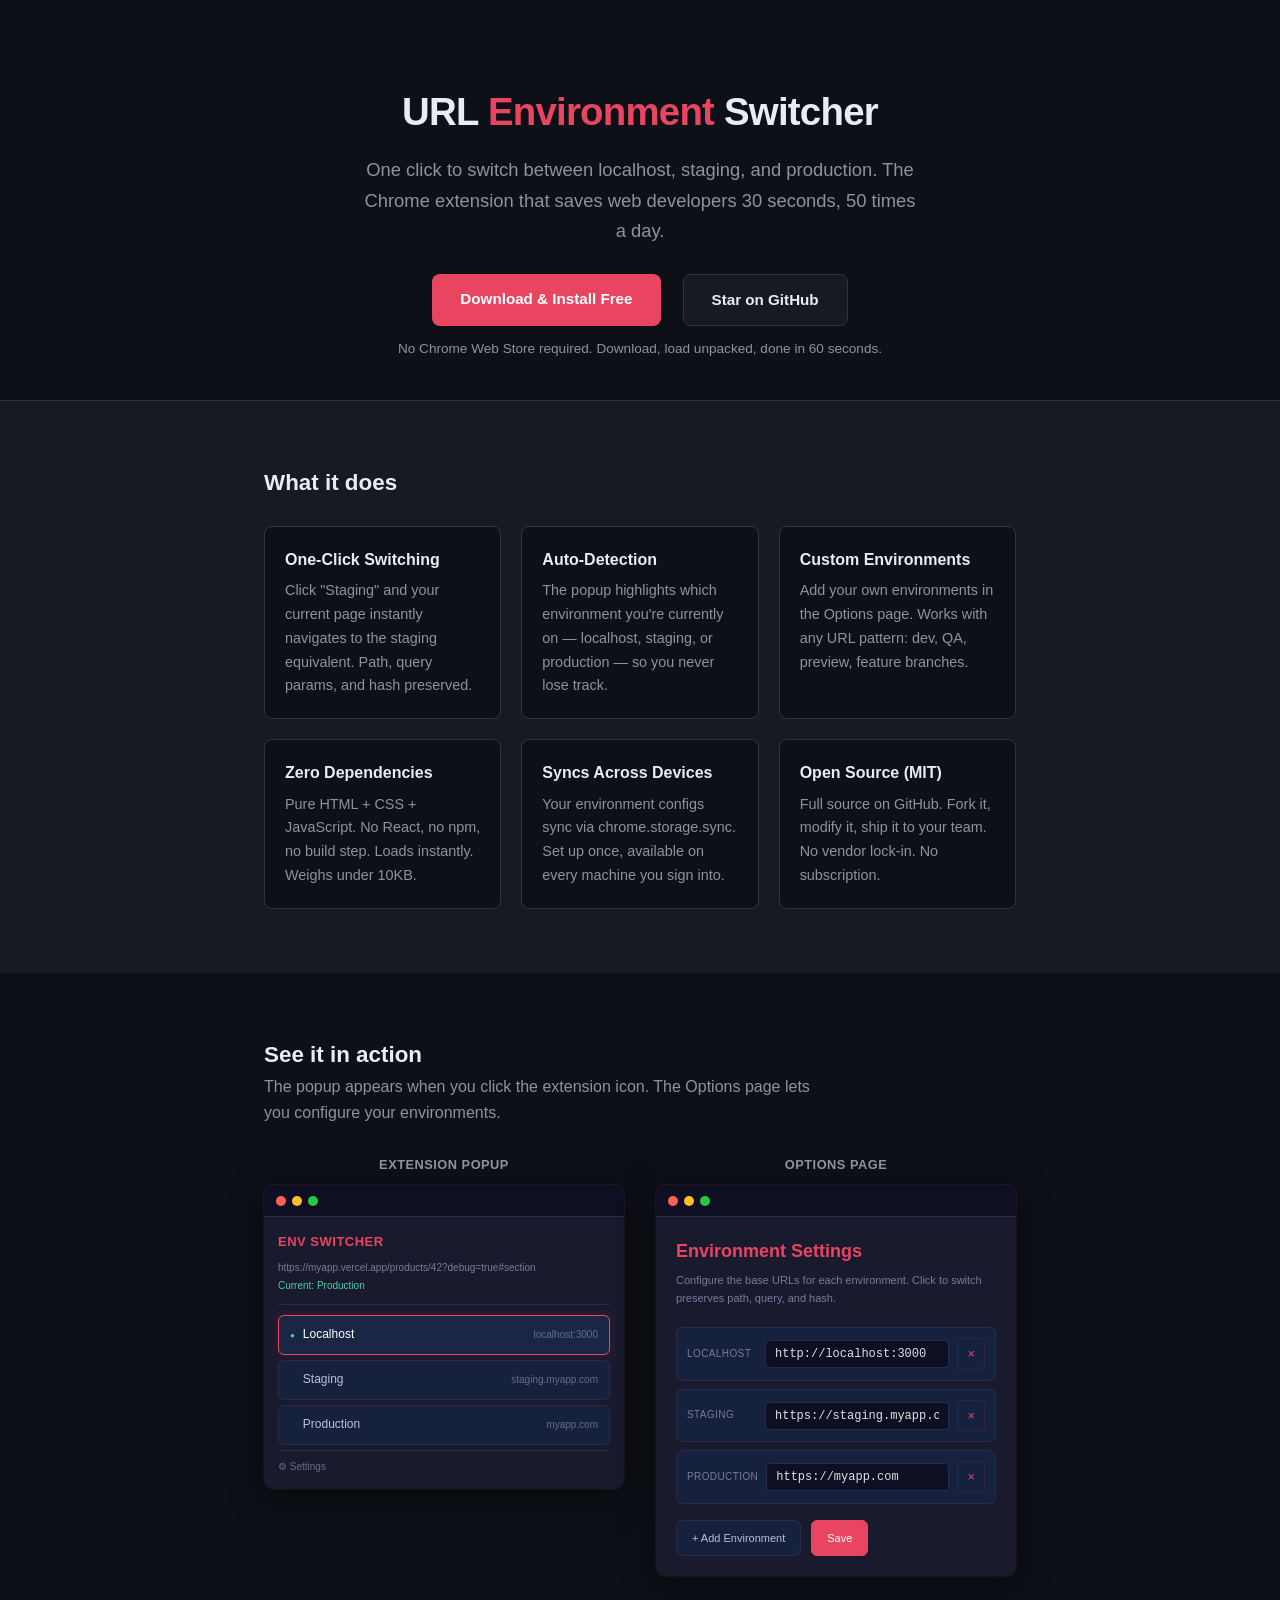
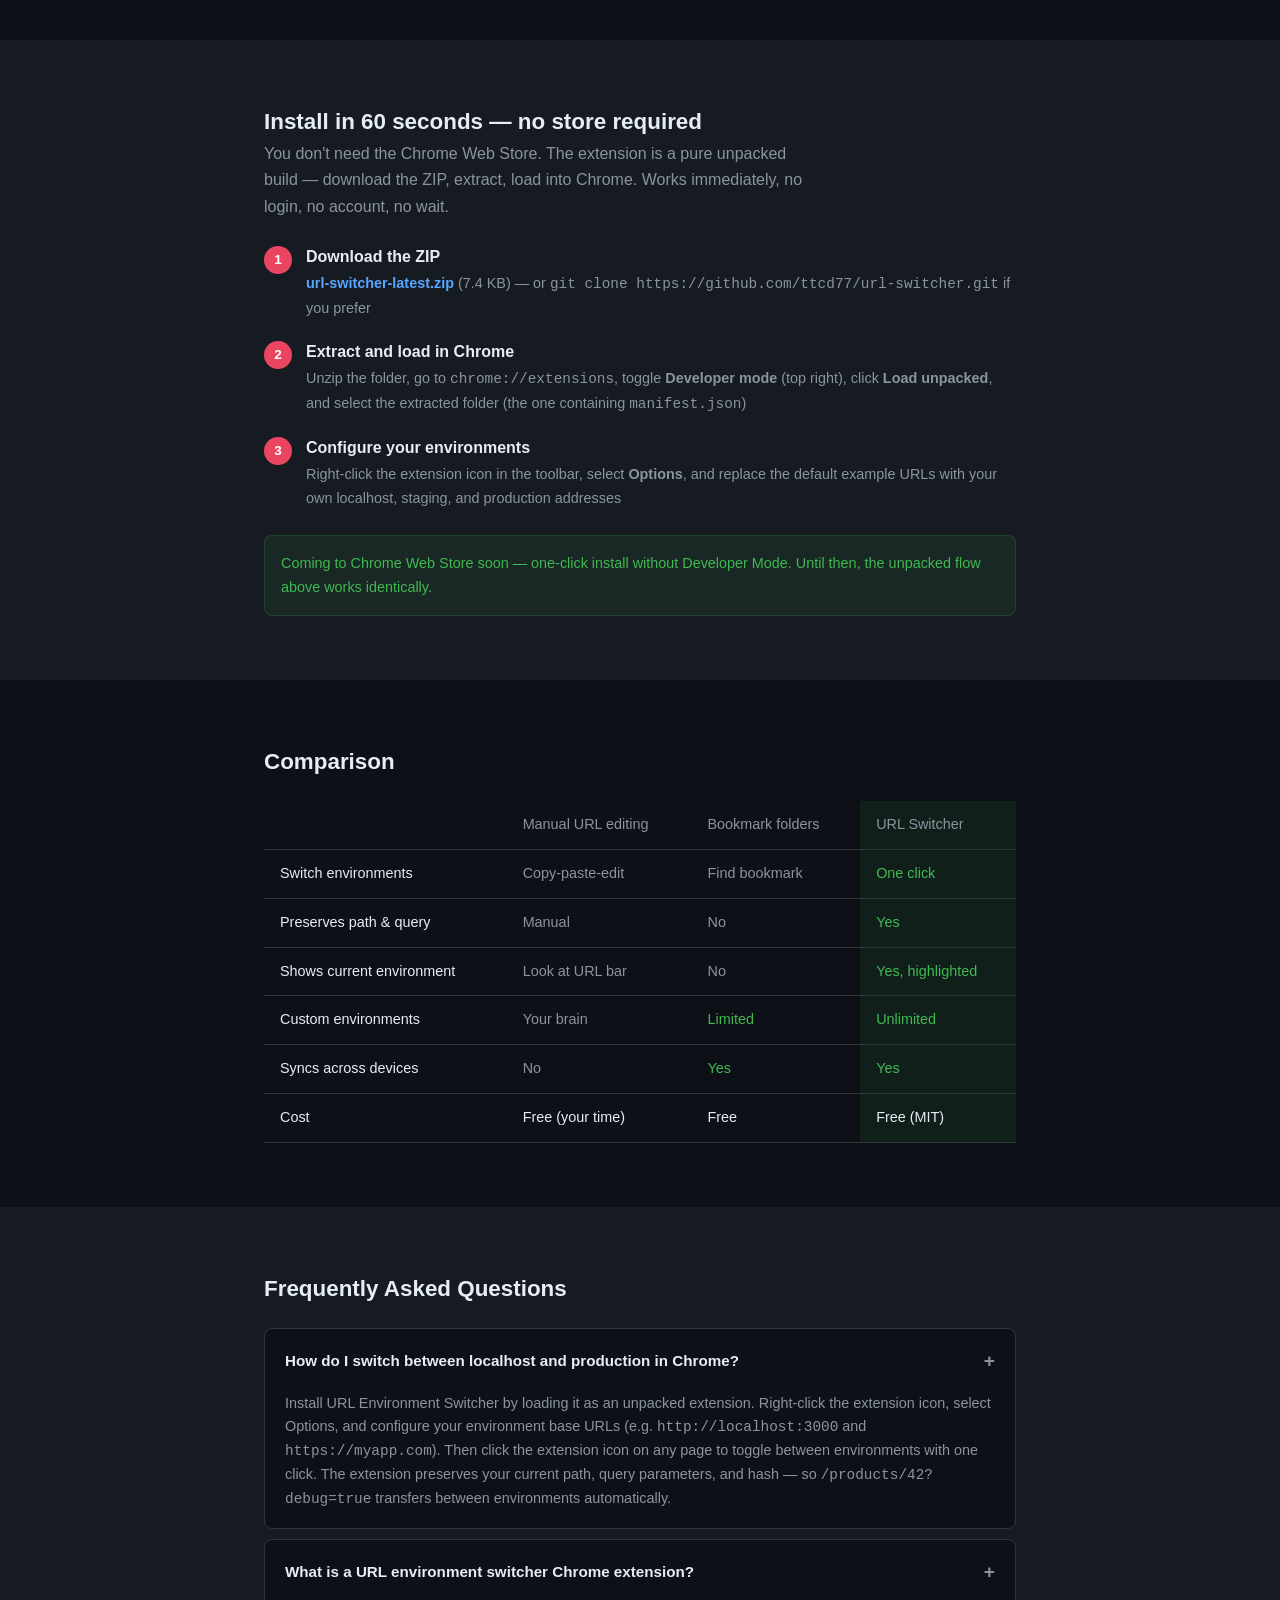
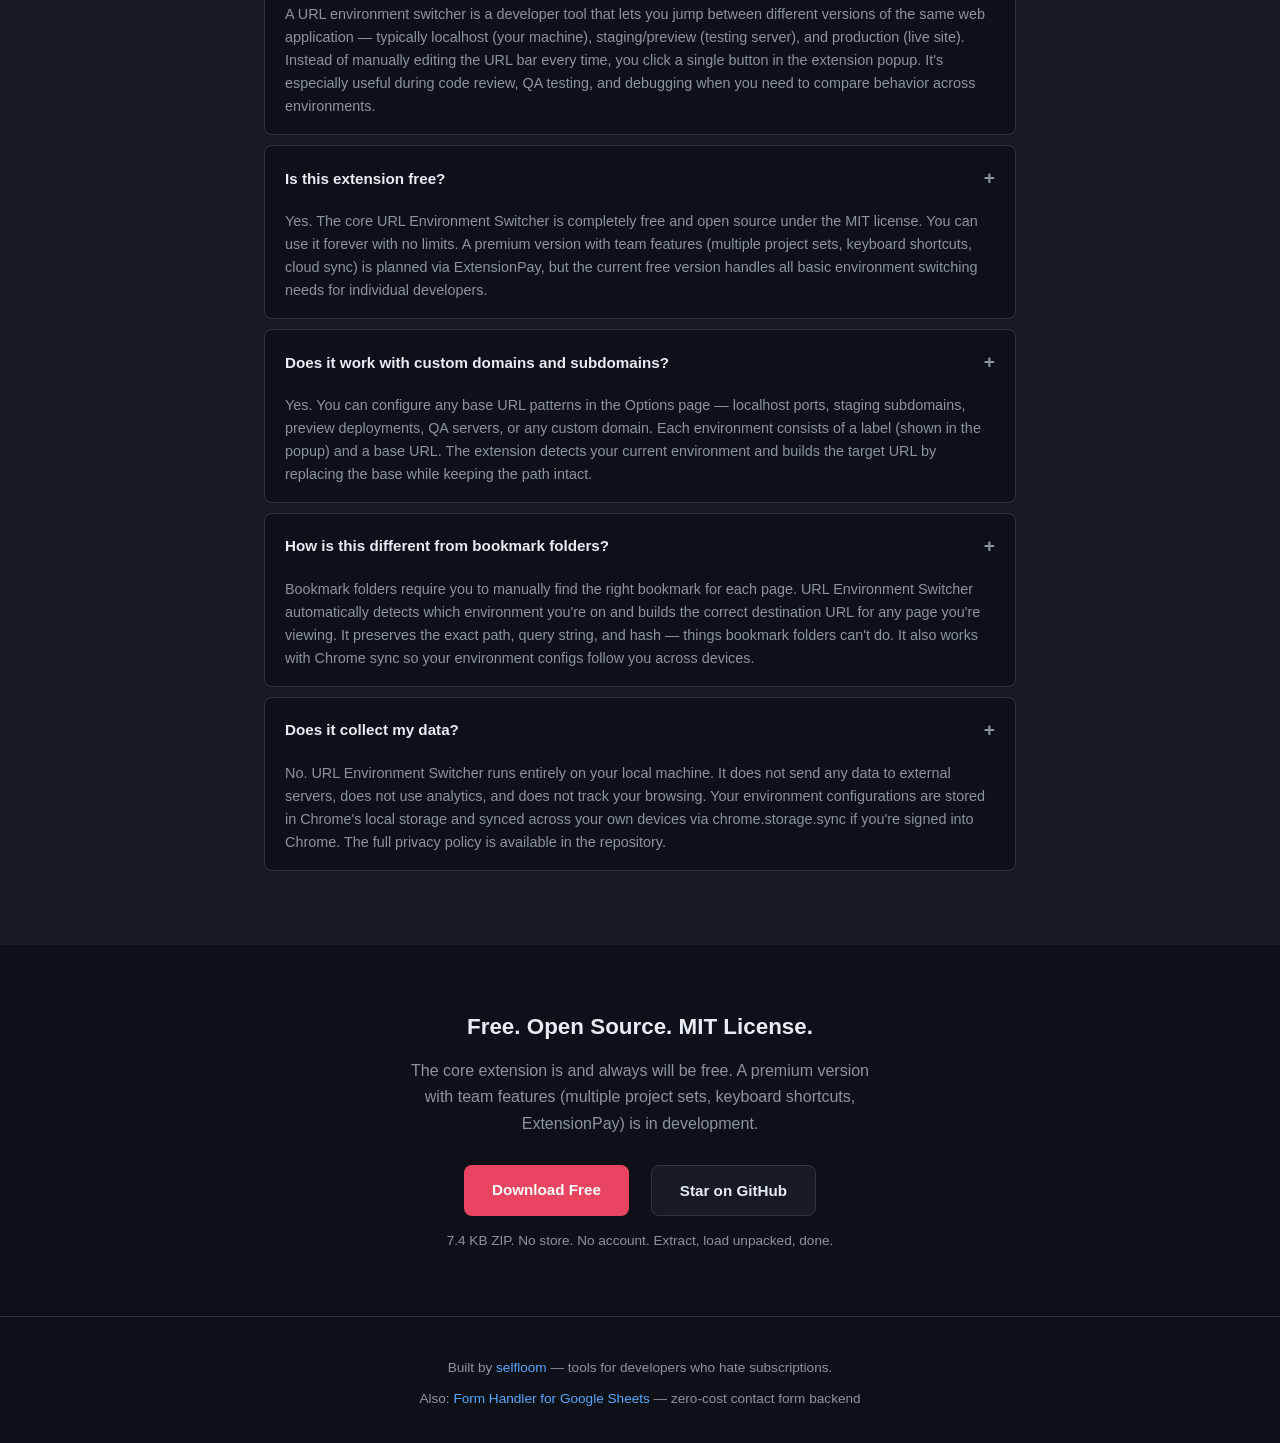
==== index.html @ 2dd35ae2 "feat: add downloadable ZIP flow with no-store install path" ====
<!DOCTYPE html>
<html lang="en">
<head>
<meta charset="UTF-8">
<meta name="viewport" content="width=device-width, initial-scale=1.0">
<title>URL Environment Switcher — One-Click Localhost/Staging/Prod Toggle</title>
<meta name="description" content="Free Chrome extension for web developers. Switch between localhost, staging, and production environments in one click. Preserves path, query params, and hash. Open source, MIT license, Manifest V3.">
<meta property="og:title" content="URL Environment Switcher — One-Click Dev Environment Toggle (Chrome Extension)">
<meta property="og:description" content="Free Chrome extension. Switch between localhost, staging, and production in one click. Path, query, and hash preserved. MIT licensed.">
<meta property="og:type" content="website">
<meta property="og:image" content="https://raw.githubusercontent.com/ttcd77/url-switcher/main/icons/icon128.png">
<meta name="twitter:card" content="summary">
<meta name="twitter:title" content="URL Environment Switcher — Free Chrome Extension">
<meta name="twitter:description" content="One-click toggle between localhost, staging, and production. Path preserved. Free and open source.">
<meta name="twitter:image" content="https://raw.githubusercontent.com/ttcd77/url-switcher/main/icons/icon128.png">
<meta name="robots" content="index, follow">
<link rel="canonical" href="https://ttcd77.github.io/url-switcher/">
<style>
  *, *::before, *::after { box-sizing: border-box; margin: 0; padding: 0; }
  :root {
    --bg: #0d1117; --bg-card: #161b22; --border: #30363d;
    --text: #e6edf3; --text-secondary: #8b949e;
    --accent: #e94560; --accent-hover: #ff6b81; --blue: #58a6ff;
    --green: #3fb950; --radius: 8px; --max-width: 800px;
  }
  html { scroll-behavior: smooth; }
  body {
    font-family: -apple-system, BlinkMacSystemFont, "Segoe UI", Helvetica, Arial, sans-serif;
    background: var(--bg); color: var(--text); line-height: 1.65;
    -webkit-font-smoothing: antialiased;
  }
  h1 { font-size: clamp(1.8rem, 4vw, 2.4rem); font-weight: 700; letter-spacing: -0.02em; }
  h2 { font-size: 1.4rem; font-weight: 600; }
  a { color: var(--blue); text-decoration: none; }
  a:hover { text-decoration: underline; }
  .container { max-width: var(--max-width); margin: 0 auto; padding: 0 24px; }
  
  header {
    text-align: center; padding: 80px 24px 40px;
    border-bottom: 1px solid var(--border);
  }
  header h1 span { color: var(--accent); }
  header p { color: var(--text-secondary); font-size: 1.15rem; margin-top: 12px; max-width: 560px; margin-left: auto; margin-right: auto; }
  
  .btn {
    display: inline-block; padding: 12px 28px; border-radius: var(--radius);
    font-weight: 600; font-size: 0.95rem; cursor: pointer; transition: all 0.15s;
    text-decoration: none; margin: 0 6px;
  }
  .btn-primary { background: var(--accent); color: #fff; }
  .btn-primary:hover { background: var(--accent-hover); text-decoration: none; }
  .btn-secondary { background: var(--bg-card); color: var(--text); border: 1px solid var(--border); }
  .btn-secondary:hover { border-color: var(--text-secondary); text-decoration: none; }
  
  .cta-group { margin-top: 28px; display: flex; gap: 10px; justify-content: center; flex-wrap: wrap; }
  
  section { padding: 64px 0; }
  section:nth-child(even) { background: var(--bg-card); }
  
  .feature-grid { display: grid; grid-template-columns: repeat(auto-fit, minmax(220px, 1fr)); gap: 20px; margin-top: 24px; }
  .feature-card { background: var(--bg); border: 1px solid var(--border); border-radius: var(--radius); padding: 20px; }
  .feature-card h3 { font-size: 1rem; margin-bottom: 6px; }
  .feature-card p { color: var(--text-secondary); font-size: 0.9rem; }
  
  .comparison-table { width: 100%; border-collapse: collapse; margin-top: 20px; font-size: 0.9rem; }
  .comparison-table th, .comparison-table td { padding: 12px 16px; text-align: left; border-bottom: 1px solid var(--border); }
  .comparison-table th { color: var(--text-secondary); font-weight: 500; }
  .comparison-table .highlight { background: rgba(63, 185, 80, 0.08); }
  .check { color: var(--green); } .cross { color: var(--text-secondary); }
  
  .steps { margin-top: 20px; }
  .step { display: flex; gap: 14px; margin-bottom: 18px; align-items: flex-start; }
  .step-num { background: var(--accent); color: #fff; border-radius: 50%; min-width: 28px; height: 28px; display: flex; align-items: center; justify-content: center; font-weight: 700; font-size: 0.85rem; margin-top: 2px; }
  .step-content h4 { margin-bottom: 2px; }
  .step-content p { color: var(--text-secondary); font-size: 0.9rem; }
  
  .pricing-box { background: linear-gradient(135deg, #1a1a2e, #16213e); border: 1px solid var(--accent); border-radius: var(--radius); padding: 28px; text-align: center; max-width: 400px; margin: 0 auto; }
  .pricing-box .price { font-size: 2.5rem; font-weight: 700; color: var(--accent); }
  .pricing-box .period { color: var(--text-secondary); }
  
  footer { text-align: center; padding: 40px 24px; border-top: 1px solid var(--border); color: var(--text-secondary); font-size: 0.85rem; }

  /* --- Extension Mockup Visuals --- */
  .mockup-grid { display: grid; grid-template-columns: repeat(auto-fit, minmax(300px, 1fr)); gap: 32px; margin-top: 28px; align-items: start; }
  .mockup-chrome { background: #1a1a2e; border-radius: 10px; box-shadow: 0 8px 32px rgba(0,0,0,0.5), 0 0 0 1px rgba(233,69,96,0.12); overflow: hidden; }
  .mockup-chrome-bar { height: 32px; background: #0f0f23; display: flex; align-items: center; padding: 0 12px; gap: 6px; border-bottom: 1px solid #2a2a4a; }
  .mockup-chrome-bar i { width: 10px; height: 10px; border-radius: 50%; display: inline-block; }
  .mockup-chrome-bar i.r { background: #ff5f56; } .mockup-chrome-bar i.y { background: #ffbd2e; } .mockup-chrome-bar i.g { background: #27c93f; }
  .mockup-label { font-size: 0.8rem; color: var(--text-secondary); text-transform: uppercase; letter-spacing: 0.5px; margin-bottom: 10px; font-weight: 600; text-align: center; }
  /* popup mockup */
  .mockup-popup { padding: 14px; }
  .mockup-popup h4 { font-size: 13px; font-weight: 600; color: #e94560; text-transform: uppercase; letter-spacing: 0.5px; margin: 0 0 8px; }
  .mockup-popup .url { font-size: 10px; color: #7a7a9a; word-break: break-all; line-height: 1.4; margin: 0 0 3px; }
  .mockup-popup .current { font-size: 10px; color: #4ecca3; font-weight: 500; margin: 0 0 10px; padding-bottom: 10px; border-bottom: 1px solid #2a2a4a; }
  .mockup-popup .env-btn { display: flex; align-items: center; gap: 8px; padding: 9px 11px; border: 1px solid #2a2a4a; border-radius: 6px; background: #16213e; color: #c0c0d0; font-size: 12px; margin-bottom: 5px; }
  .mockup-popup .env-btn.active { border-color: #e94560; color: #fff; background: #1a2744; box-shadow: 0 0 10px rgba(233,69,96,0.15); }
  .mockup-popup .env-btn .dot { color: #4ecca3; font-size: 8px; }
  .mockup-popup .env-btn .label { font-weight: 500; flex: 1; }
  .mockup-popup .env-btn .host { font-size: 10px; color: #6a6a8a; }
  .mockup-popup .footer { padding-top: 8px; border-top: 1px solid #2a2a4a; font-size: 10px; color: #6a6a8a; margin-top: 3px; }
  /* options mockup */
  .mockup-options { padding: 20px; }
  .mockup-options h4 { font-size: 18px; color: #e94560; margin: 0 0 4px; }
  .mockup-options .sub { font-size: 11px; color: #7a7a9a; margin: 0 0 20px; }
  .mockup-options .row { display: flex; gap: 8px; align-items: center; margin-bottom: 8px; padding: 10px; background: #16213e; border-radius: 6px; border: 1px solid #2a2a4a; }
  .mockup-options .row label { font-size: 10px; color: #7a7a9a; text-transform: uppercase; letter-spacing: 0.4px; min-width: 70px; }
  .mockup-options .row input { flex: 1; padding: 6px 9px; background: #0f0f23; border: 1px solid #2a2a4a; border-radius: 4px; color: #e0e0e0; font-size: 12px; font-family: monospace; }
  .mockup-options .row .rm { color: #e94560; border: 1px solid #3a2040; background: transparent; padding: 4px 9px; border-radius: 4px; font-size: 13px; flex-shrink: 0; }
  .mockup-options .acts { margin-top: 16px; display: flex; gap: 10px; }
  .mockup-options .acts span { padding: 8px 15px; border-radius: 6px; font-size: 11px; border: 1px solid #2a2a4a; }
  .mockup-options .acts .btn-save { background: #e94560; color: #fff; border-color: #e94560; }
  .mockup-options .acts .btn-add { background: #16213e; color: #c0c0d0; }
  
  @media (max-width: 600px) {
    header { padding: 48px 16px 32px; }
    section { padding: 40px 0; }
    .cta-group { flex-direction: column; align-items: center; }
  }

  /* FAQ */
  .faq-list { margin-top: 20px; }
  .faq-item { border: 1px solid var(--border); border-radius: var(--radius); margin-bottom: 10px; overflow: hidden; background: var(--bg); }
  .faq-q { padding: 16px 20px; cursor: default; font-weight: 600; font-size: 0.95rem; display: flex; justify-content: space-between; align-items: center; }
  .faq-q::after { content: '+'; font-size: 1.2rem; color: var(--text-secondary); }
  .faq-a { padding: 0 20px 16px; color: var(--text-secondary); font-size: 0.9rem; line-height: 1.6; }
</style>
</head>
<body>

<header>
  <h1>URL <span>Environment</span> Switcher</h1>
  <p>One click to switch between localhost, staging, and production. The Chrome extension that saves web developers 30 seconds, 50 times a day.</p>
  <div class="cta-group">
    <a href="https://github.com/ttcd77/url-switcher/blob/main/url-switcher-latest.zip" class="btn btn-primary">Download & Install Free</a>
    <a href="https://github.com/ttcd77/url-switcher" class="btn btn-secondary">Star on GitHub</a>
  </div>
  <p style="margin-top:12px; font-size:0.85rem; color:var(--text-secondary);">No Chrome Web Store required. Download, load unpacked, done in 60 seconds.</p>
</header>

<section>
  <div class="container">
    <h2>What it does</h2>
    <div class="feature-grid">
      <div class="feature-card">
        <h3>One-Click Switching</h3>
        <p>Click "Staging" and your current page instantly navigates to the staging equivalent. Path, query params, and hash preserved.</p>
      </div>
      <div class="feature-card">
        <h3>Auto-Detection</h3>
        <p>The popup highlights which environment you're currently on — localhost, staging, or production — so you never lose track.</p>
      </div>
      <div class="feature-card">
        <h3>Custom Environments</h3>
        <p>Add your own environments in the Options page. Works with any URL pattern: dev, QA, preview, feature branches.</p>
      </div>
      <div class="feature-card">
        <h3>Zero Dependencies</h3>
        <p>Pure HTML + CSS + JavaScript. No React, no npm, no build step. Loads instantly. Weighs under 10KB.</p>
      </div>
      <div class="feature-card">
        <h3>Syncs Across Devices</h3>
        <p>Your environment configs sync via chrome.storage.sync. Set up once, available on every machine you sign into.</p>
      </div>
      <div class="feature-card">
        <h3>Open Source (MIT)</h3>
        <p>Full source on GitHub. Fork it, modify it, ship it to your team. No vendor lock-in. No subscription.</p>
      </div>
    </div>
  </div>
</section>

<section>
  <div class="container">
    <h2>See it in action</h2>
    <p style="color:var(--text-secondary); margin-bottom:8px; max-width:560px;">The popup appears when you click the extension icon. The Options page lets you configure your environments.</p>
    <div class="mockup-grid">
      <!-- Popup Mockup -->
      <div>
        <p class="mockup-label">Extension Popup</p>
        <div class="mockup-chrome">
          <div class="mockup-chrome-bar"><i class="r"></i><i class="y"></i><i class="g"></i></div>
          <div class="mockup-popup">
            <h4>Env Switcher</h4>
            <p class="url">https://myapp.vercel.app/products/42?debug=true#section</p>
            <p class="current">Current: Production</p>
            <div class="env-btn active"><span class="dot">●</span><span class="label">Localhost</span><span class="host">localhost:3000</span></div>
            <div class="env-btn"><span class="dot" style="visibility:hidden">●</span><span class="label">Staging</span><span class="host">staging.myapp.com</span></div>
            <div class="env-btn"><span class="dot" style="visibility:hidden">●</span><span class="label">Production</span><span class="host">myapp.com</span></div>
            <div class="footer">⚙ Settings</div>
          </div>
        </div>
      </div>
      <!-- Options Page Mockup -->
      <div>
        <p class="mockup-label">Options Page</p>
        <div class="mockup-chrome">
          <div class="mockup-chrome-bar"><i class="r"></i><i class="y"></i><i class="g"></i></div>
          <div class="mockup-options">
            <h4>Environment Settings</h4>
            <p class="sub">Configure the base URLs for each environment. Click to switch preserves path, query, and hash.</p>
            <div class="row"><label>Localhost</label><input type="text" value="http://localhost:3000" readonly><span class="rm">×</span></div>
            <div class="row"><label>Staging</label><input type="text" value="https://staging.myapp.com" readonly><span class="rm">×</span></div>
            <div class="row"><label>Production</label><input type="text" value="https://myapp.com" readonly><span class="rm">×</span></div>
            <div class="acts"><span class="btn-add">+ Add Environment</span><span class="btn-save">Save</span></div>
          </div>
        </div>
      </div>
    </div>
  </div>
</section>

<section id="install">
  <div class="container">
    <h2>Install in 60 seconds — no store required</h2>
    <p style="color:var(--text-secondary); margin-bottom:24px; max-width:560px;">You don't need the Chrome Web Store. The extension is a pure unpacked build — download the ZIP, extract, load into Chrome. Works immediately, no login, no account, no wait.</p>
    <div class="steps">
      <div class="step">
        <div class="step-num">1</div>
        <div class="step-content">
          <h4>Download the ZIP</h4>
          <p><a href="https://github.com/ttcd77/url-switcher/blob/main/url-switcher-latest.zip" style="font-weight:600;">url-switcher-latest.zip</a> (7.4 KB) — or <code>git clone https://github.com/ttcd77/url-switcher.git</code> if you prefer</p>
        </div>
      </div>
      <div class="step">
        <div class="step-num">2</div>
        <div class="step-content">
          <h4>Extract and load in Chrome</h4>
          <p>Unzip the folder, go to <code>chrome://extensions</code>, toggle <strong>Developer mode</strong> (top right), click <strong>Load unpacked</strong>, and select the extracted folder (the one containing <code>manifest.json</code>)</p>
        </div>
      </div>
      <div class="step">
        <div class="step-num">3</div>
        <div class="step-content">
          <h4>Configure your environments</h4>
          <p>Right-click the extension icon in the toolbar, select <strong>Options</strong>, and replace the default example URLs with your own localhost, staging, and production addresses</p>
        </div>
      </div>
    </div>
    <p style="margin-top:24px; padding:16px; background:rgba(63,185,80,0.08); border:1px solid rgba(63,185,80,0.2); border-radius:var(--radius); font-size:0.9rem; color:var(--green);">
      Coming to Chrome Web Store soon — one-click install without Developer Mode. Until then, the unpacked flow above works identically.
    </p>
  </div>
</section>

<section>
  <div class="container">
    <h2>Comparison</h2>
    <table class="comparison-table">
      <tr>
        <th></th><th>Manual URL editing</th><th>Bookmark folders</th><th class="highlight">URL Switcher</th>
      </tr>
      <tr>
        <td>Switch environments</td><td class="cross">Copy-paste-edit</td><td class="cross">Find bookmark</td><td class="highlight check">One click</td>
      </tr>
      <tr>
        <td>Preserves path & query</td><td class="cross">Manual</td><td class="cross">No</td><td class="highlight check">Yes</td>
      </tr>
      <tr>
        <td>Shows current environment</td><td class="cross">Look at URL bar</td><td class="cross">No</td><td class="highlight check">Yes, highlighted</td>
      </tr>
      <tr>
        <td>Custom environments</td><td class="cross">Your brain</td><td class="check">Limited</td><td class="highlight check">Unlimited</td>
      </tr>
      <tr>
        <td>Syncs across devices</td><td class="cross">No</td><td class="check">Yes</td><td class="highlight check">Yes</td>
      </tr>
      <tr>
        <td>Cost</td><td>Free (your time)</td><td>Free</td><td class="highlight">Free (MIT)</td>
      </tr>
    </table>
  </div>
</section>

<section>
  <div class="container">
    <h2>Frequently Asked Questions</h2>
    <div class="faq-list">
      <div class="faq-item">
        <div class="faq-q">How do I switch between localhost and production in Chrome?</div>
        <div class="faq-a">Install URL Environment Switcher by loading it as an unpacked extension. Right-click the extension icon, select Options, and configure your environment base URLs (e.g. <code>http://localhost:3000</code> and <code>https://myapp.com</code>). Then click the extension icon on any page to toggle between environments with one click. The extension preserves your current path, query parameters, and hash — so <code>/products/42?debug=true</code> transfers between environments automatically.</div>
      </div>
      <div class="faq-item">
        <div class="faq-q">What is a URL environment switcher Chrome extension?</div>
        <div class="faq-a">A URL environment switcher is a developer tool that lets you jump between different versions of the same web application — typically localhost (your machine), staging/preview (testing server), and production (live site). Instead of manually editing the URL bar every time, you click a single button in the extension popup. It's especially useful during code review, QA testing, and debugging when you need to compare behavior across environments.</div>
      </div>
      <div class="faq-item">
        <div class="faq-q">Is this extension free?</div>
        <div class="faq-a">Yes. The core URL Environment Switcher is completely free and open source under the MIT license. You can use it forever with no limits. A premium version with team features (multiple project sets, keyboard shortcuts, cloud sync) is planned via ExtensionPay, but the current free version handles all basic environment switching needs for individual developers.</div>
      </div>
      <div class="faq-item">
        <div class="faq-q">Does it work with custom domains and subdomains?</div>
        <div class="faq-a">Yes. You can configure any base URL patterns in the Options page — localhost ports, staging subdomains, preview deployments, QA servers, or any custom domain. Each environment consists of a label (shown in the popup) and a base URL. The extension detects your current environment and builds the target URL by replacing the base while keeping the path intact.</div>
      </div>
      <div class="faq-item">
        <div class="faq-q">How is this different from bookmark folders?</div>
        <div class="faq-a">Bookmark folders require you to manually find the right bookmark for each page. URL Environment Switcher automatically detects which environment you're on and builds the correct destination URL for any page you're viewing. It preserves the exact path, query string, and hash — things bookmark folders can't do. It also works with Chrome sync so your environment configs follow you across devices.</div>
      </div>
      <div class="faq-item">
        <div class="faq-q">Does it collect my data?</div>
        <div class="faq-a">No. URL Environment Switcher runs entirely on your local machine. It does not send any data to external servers, does not use analytics, and does not track your browsing. Your environment configurations are stored in Chrome's local storage and synced across your own devices via chrome.storage.sync if you're signed into Chrome. The full privacy policy is available in the repository.</div>
      </div>
    </div>
  </div>
</section>

<section>
  <div class="container" style="text-align:center;">
    <h2>Free. Open Source. MIT License.</h2>
    <p style="color:var(--text-secondary); margin: 12px 0 24px; max-width: 480px; margin-left: auto; margin-right: auto;">The core extension is and always will be free. A premium version with team features (multiple project sets, keyboard shortcuts, ExtensionPay) is in development.</p>
    <div class="cta-group">
      <a href="https://github.com/ttcd77/url-switcher/blob/main/url-switcher-latest.zip" class="btn btn-primary">Download Free</a>
      <a href="https://github.com/ttcd77/url-switcher" class="btn btn-secondary">Star on GitHub</a>
    </div>
    <p style="margin-top:14px; font-size:0.85rem; color:var(--text-secondary);">7.4 KB ZIP. No store. No account. Extract, load unpacked, done.</p>
  </div>
</section>

<footer>
  <p>Built by <a href="https://github.com/ttcd77">selfloom</a> — tools for developers who hate subscriptions.</p>
  <p style="margin-top:8px;">
    Also: <a href="https://github.com/ttcd77/form-handler">Form Handler for Google Sheets</a> — zero-cost contact form backend
  </p>
</footer>

</body>
</html>
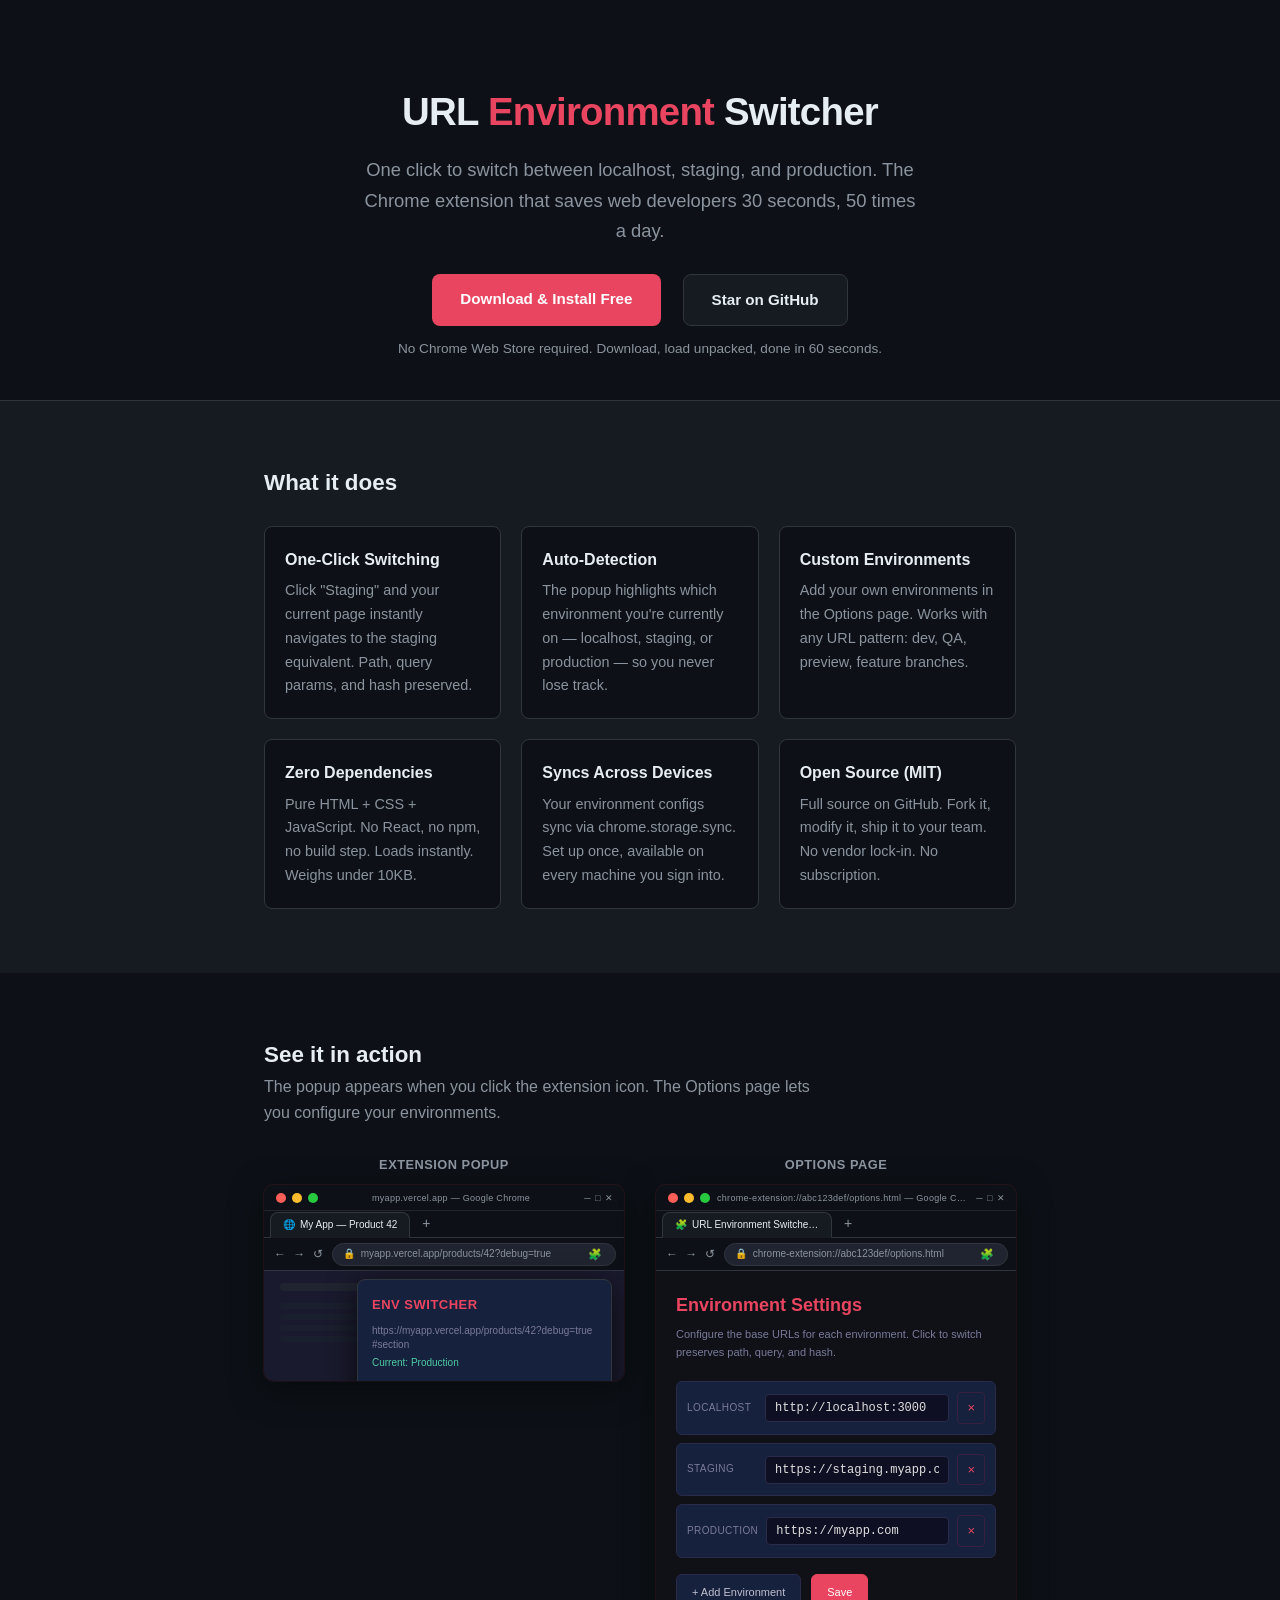
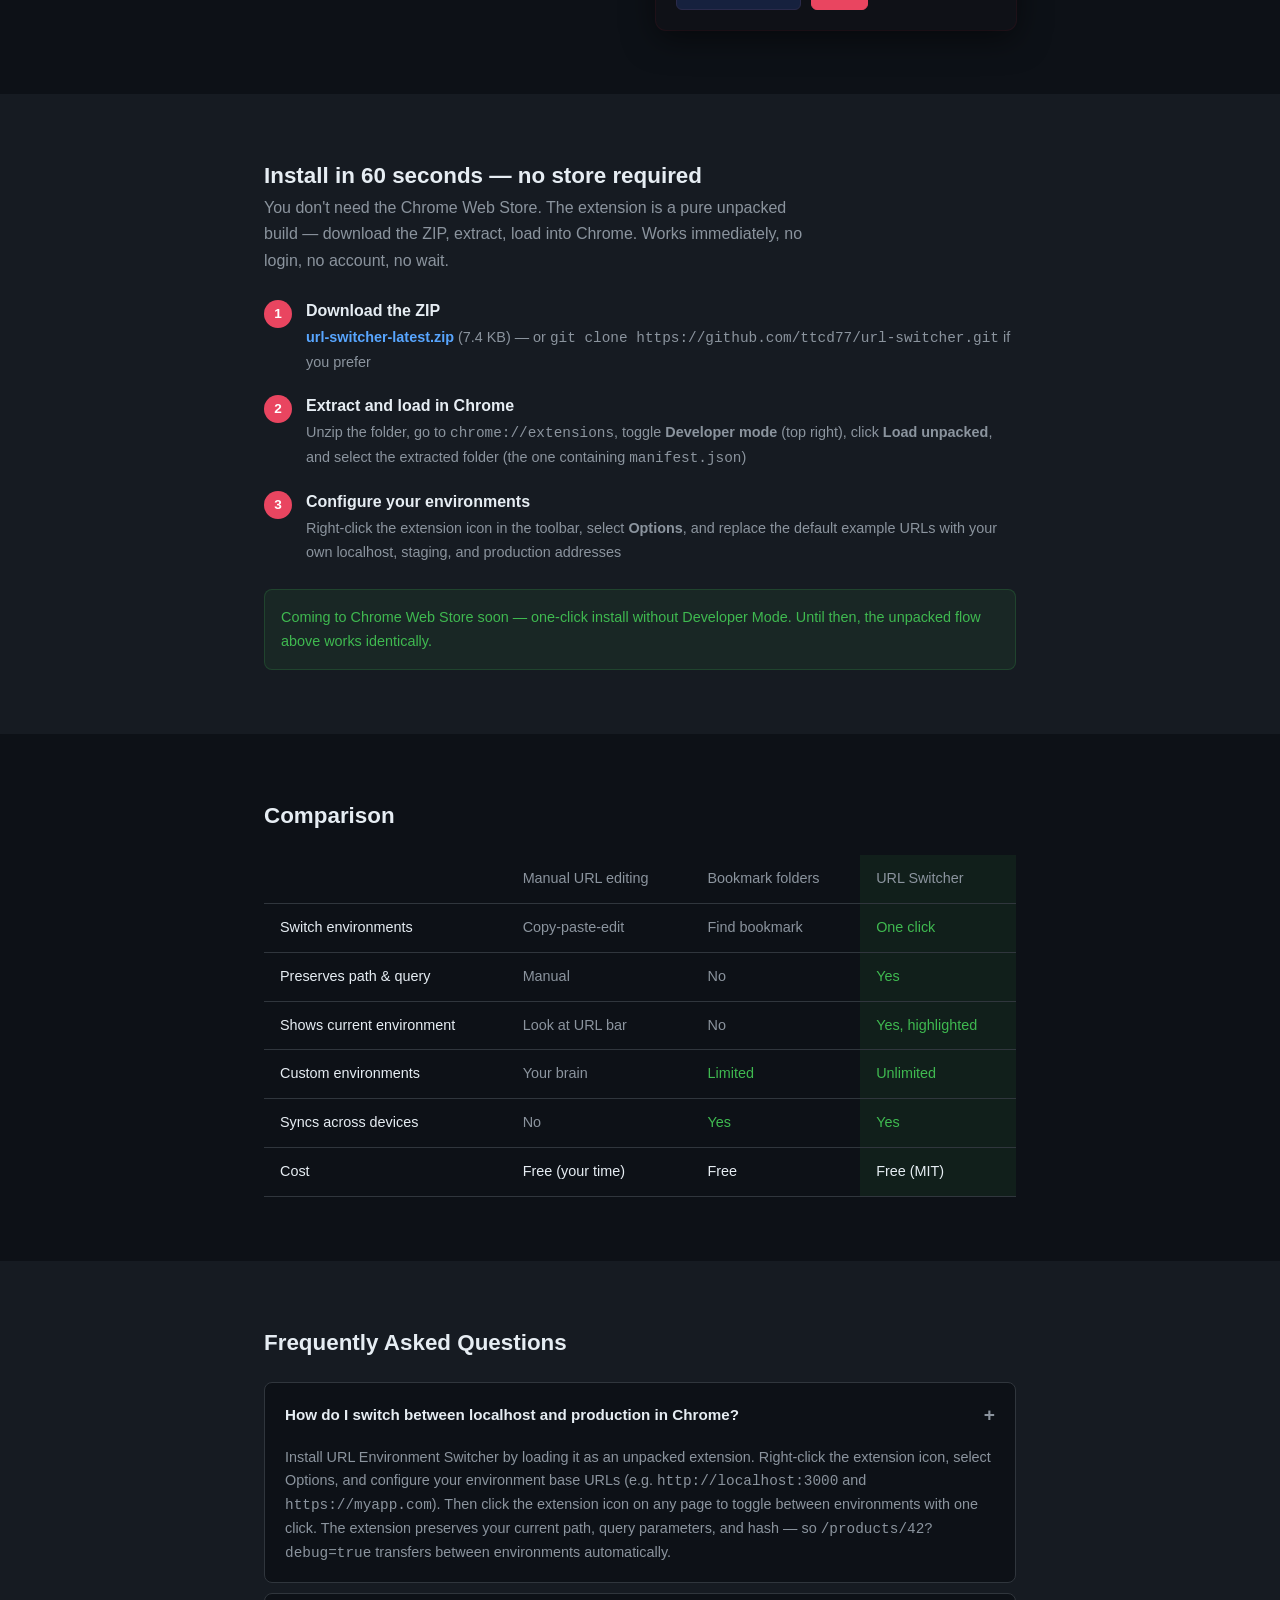
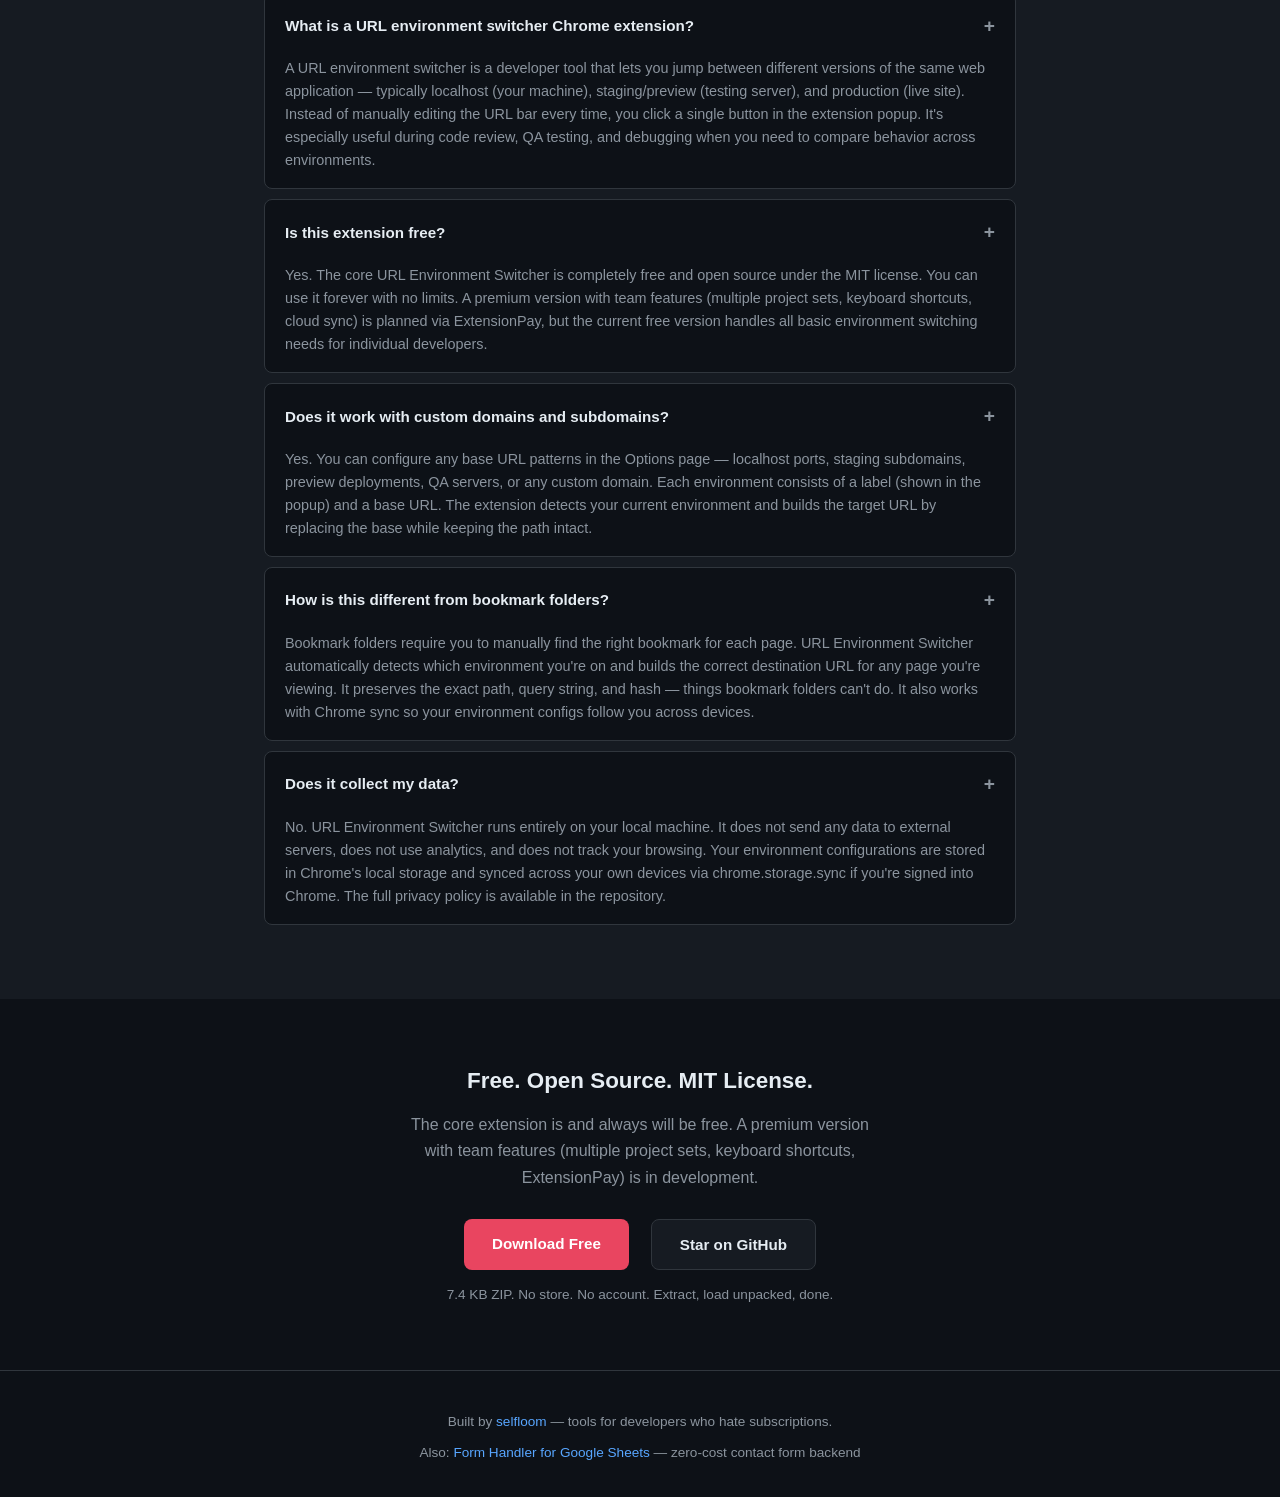
==== commit 64c57c73: "feat: realistic browser chrome frames on mockup screenshots" ====
--- a/index.html
+++ b/index.html
@@ -82,10 +82,62 @@
 
   /* --- Extension Mockup Visuals --- */
   .mockup-grid { display: grid; grid-template-columns: repeat(auto-fit, minmax(300px, 1fr)); gap: 32px; margin-top: 28px; align-items: start; }
-  .mockup-chrome { background: #1a1a2e; border-radius: 10px; box-shadow: 0 8px 32px rgba(0,0,0,0.5), 0 0 0 1px rgba(233,69,96,0.12); overflow: hidden; }
-  .mockup-chrome-bar { height: 32px; background: #0f0f23; display: flex; align-items: center; padding: 0 12px; gap: 6px; border-bottom: 1px solid #2a2a4a; }
-  .mockup-chrome-bar i { width: 10px; height: 10px; border-radius: 50%; display: inline-block; }
-  .mockup-chrome-bar i.r { background: #ff5f56; } .mockup-chrome-bar i.y { background: #ffbd2e; } .mockup-chrome-bar i.g { background: #27c93f; }
+  /* --- Realistic Browser Frame --- */
+  .browser-frame {
+    background: #0f1117; border-radius: 10px;
+    box-shadow: 0 8px 32px rgba(0,0,0,0.5), 0 0 0 1px rgba(233,69,96,0.12);
+    overflow: hidden; font-size: 11px;
+  }
+  .bf-titlebar {
+    height: 26px; background: #0d1117;
+    display: flex; align-items: center; padding: 0 10px; gap: 7px;
+    border-bottom: 1px solid rgba(48,54,61,0.6);
+  }
+  .bf-titlebar .dots { display: flex; gap: 6px; margin-left: 2px; }
+  .bf-titlebar .dot { width: 10px; height: 10px; border-radius: 50%; display: inline-block; }
+  .bf-titlebar .dot.r { background: #ff5f56; } .bf-titlebar .dot.y { background: #ffbd2e; } .bf-titlebar .dot.g { background: #27c93f; }
+  .bf-titlebar .win-title { flex: 1; text-align: center; color: var(--text-secondary); font-size: 9px; letter-spacing: 0.3px; white-space: nowrap; overflow: hidden; text-overflow: ellipsis; }
+  .bf-titlebar .win-ctrls { color: var(--text-secondary); font-size: 9px; letter-spacing: 1px; }
+  .bf-tabs {
+    height: 27px; background: #0d1117;
+    display: flex; align-items: flex-end; padding: 0 6px; gap: 0;
+    border-bottom: 1px solid var(--border);
+  }
+  .bf-tab {
+    padding: 4px 12px; background: #161b22; border-radius: 8px 8px 0 0;
+    font-size: 10px; color: var(--text); max-width: 170px; overflow: hidden;
+    text-overflow: ellipsis; white-space: nowrap; border: 1px solid var(--border);
+    border-bottom: 1px solid #161b22; margin-bottom: -1px; position: relative;
+    display: flex; align-items: center; gap: 5px;
+  }
+  .bf-tab .tab-favicon { font-size: 10px; line-height: 1; flex-shrink: 0; }
+  .bf-tab .tab-text { overflow: hidden; text-overflow: ellipsis; }
+  .bf-tab-plus { margin-left: 4px; color: var(--text-secondary); font-size: 14px; padding: 2px 8px; cursor: default; line-height: 1; align-self: center; margin-bottom: 2px; }
+  .bf-toolbar {
+    height: 33px; background: #0d1117;
+    display: flex; align-items: center; padding: 0 8px; gap: 5px;
+    border-bottom: 1px solid var(--border);
+  }
+  .bf-nav { color: var(--text-secondary); font-size: 12px; letter-spacing: 2px; user-select: none; padding: 0 2px; }
+  .bf-addressbar {
+    flex: 1; height: 23px; background: #202430; border: 1px solid var(--border);
+    border-radius: 12px; display: flex; align-items: center; padding: 0 10px;
+    font-size: 10px; color: var(--text-secondary); gap: 6px; overflow: hidden;
+  }
+  .bf-addressbar .lock { color: var(--green); font-size: 10px; flex-shrink: 0; }
+  .bf-addressbar .a-url { overflow: hidden; text-overflow: ellipsis; white-space: nowrap; flex: 1; }
+  .bf-addressbar .puzzle { color: var(--text-secondary); font-size: 11px; padding: 0 3px; flex-shrink: 0; }
+  .bf-content { }
+  .bf-content-popup {
+    position: relative;
+    min-height: 110px; background: #1a1a2e;
+  }
+  .bf-popup-panel {
+    width: 255px; top: 8px; right: 12px;
+    background: #16213e; border: 1px solid var(--border);
+    border-radius: 8px; box-shadow: 0 8px 30px rgba(0,0,0,0.7);
+    overflow: hidden; position: absolute; z-index: 2;
+  }
   .mockup-label { font-size: 0.8rem; color: var(--text-secondary); text-transform: uppercase; letter-spacing: 0.5px; margin-bottom: 10px; font-weight: 600; text-align: center; }
   /* popup mockup */
   .mockup-popup { padding: 14px; }
@@ -131,7 +183,7 @@
   <h1>URL <span>Environment</span> Switcher</h1>
   <p>One click to switch between localhost, staging, and production. The Chrome extension that saves web developers 30 seconds, 50 times a day.</p>
   <div class="cta-group">
-    <a href="https://github.com/ttcd77/url-switcher/blob/main/url-switcher-latest.zip" class="btn btn-primary">Download & Install Free</a>
+    <a href="https://github.com/ttcd77/url-switcher/raw/master/url-switcher-latest.zip" class="btn btn-primary">Download & Install Free</a>
     <a href="https://github.com/ttcd77/url-switcher" class="btn btn-secondary">Star on GitHub</a>
   </div>
   <p style="margin-top:12px; font-size:0.85rem; color:var(--text-secondary);">No Chrome Web Store required. Download, load unpacked, done in 60 seconds.</p>
@@ -177,31 +229,76 @@
       <!-- Popup Mockup -->
       <div>
         <p class="mockup-label">Extension Popup</p>
-        <div class="mockup-chrome">
-          <div class="mockup-chrome-bar"><i class="r"></i><i class="y"></i><i class="g"></i></div>
-          <div class="mockup-popup">
-            <h4>Env Switcher</h4>
-            <p class="url">https://myapp.vercel.app/products/42?debug=true#section</p>
-            <p class="current">Current: Production</p>
-            <div class="env-btn active"><span class="dot">●</span><span class="label">Localhost</span><span class="host">localhost:3000</span></div>
-            <div class="env-btn"><span class="dot" style="visibility:hidden">●</span><span class="label">Staging</span><span class="host">staging.myapp.com</span></div>
-            <div class="env-btn"><span class="dot" style="visibility:hidden">●</span><span class="label">Production</span><span class="host">myapp.com</span></div>
-            <div class="footer">⚙ Settings</div>
+        <div class="browser-frame">
+          <div class="bf-titlebar">
+            <span class="dots"><i class="dot r"></i><i class="dot y"></i><i class="dot g"></i></span>
+            <span class="win-title">myapp.vercel.app &mdash; Google Chrome</span>
+            <span class="win-ctrls">&#9472; &#9633; &#10005;</span>
+          </div>
+          <div class="bf-tabs">
+            <div class="bf-tab"><span class="tab-favicon">&#127760;</span><span class="tab-text">My App &mdash; Product 42</span></div>
+            <span class="bf-tab-plus">+</span>
+          </div>
+          <div class="bf-toolbar">
+            <span class="bf-nav">&#8592; &#8594; &#8634;</span>
+            <div class="bf-addressbar">
+              <span class="lock">&#128274;</span>
+              <span class="a-url">myapp.vercel.app/products/42?debug=true</span>
+              <span class="puzzle">&#129513;</span>
+            </div>
+          </div>
+          <div class="bf-content bf-content-popup">
+            <div style="padding:12px 16px;">
+              <div style="width:55%;height:8px;background:#202430;border-radius:4px;margin-bottom:12px;"></div>
+              <div style="width:70%;height:6px;background:#1a1f2e;border-radius:3px;margin-bottom:5px;"></div>
+              <div style="width:65%;height:6px;background:#1a1f2e;border-radius:3px;margin-bottom:5px;"></div>
+              <div style="width:40%;height:6px;background:#1a1f2e;border-radius:3px;margin-bottom:5px;"></div>
+              <div style="width:75%;height:6px;background:#1a1f2e;border-radius:3px;"></div>
+            </div>
+            <div class="bf-popup-panel">
+              <div class="mockup-popup">
+                <h4>Env Switcher</h4>
+                <p class="url">https://myapp.vercel.app/products/42?debug=true#section</p>
+                <p class="current">Current: Production</p>
+                <div class="env-btn active"><span class="dot">●</span><span class="label">Localhost</span><span class="host">localhost:3000</span></div>
+                <div class="env-btn"><span class="dot" style="visibility:hidden">●</span><span class="label">Staging</span><span class="host">staging.myapp.com</span></div>
+                <div class="env-btn"><span class="dot" style="visibility:hidden">●</span><span class="label">Production</span><span class="host">myapp.com</span></div>
+                <div class="footer">⚙ Settings</div>
+              </div>
+            </div>
           </div>
         </div>
       </div>
       <!-- Options Page Mockup -->
       <div>
         <p class="mockup-label">Options Page</p>
-        <div class="mockup-chrome">
-          <div class="mockup-chrome-bar"><i class="r"></i><i class="y"></i><i class="g"></i></div>
-          <div class="mockup-options">
-            <h4>Environment Settings</h4>
-            <p class="sub">Configure the base URLs for each environment. Click to switch preserves path, query, and hash.</p>
-            <div class="row"><label>Localhost</label><input type="text" value="http://localhost:3000" readonly><span class="rm">×</span></div>
-            <div class="row"><label>Staging</label><input type="text" value="https://staging.myapp.com" readonly><span class="rm">×</span></div>
-            <div class="row"><label>Production</label><input type="text" value="https://myapp.com" readonly><span class="rm">×</span></div>
-            <div class="acts"><span class="btn-add">+ Add Environment</span><span class="btn-save">Save</span></div>
+        <div class="browser-frame">
+          <div class="bf-titlebar">
+            <span class="dots"><i class="dot r"></i><i class="dot y"></i><i class="dot g"></i></span>
+            <span class="win-title">chrome-extension://abc123def/options.html &mdash; Google Chrome</span>
+            <span class="win-ctrls">&#9472; &#9633; &#10005;</span>
+          </div>
+          <div class="bf-tabs">
+            <div class="bf-tab"><span class="tab-favicon">&#129513;</span><span class="tab-text">URL Environment Switcher &mdash; Options</span></div>
+            <span class="bf-tab-plus">+</span>
+          </div>
+          <div class="bf-toolbar">
+            <span class="bf-nav">&#8592; &#8594; &#8634;</span>
+            <div class="bf-addressbar">
+              <span class="lock">&#128274;</span>
+              <span class="a-url">chrome-extension://abc123def/options.html</span>
+              <span class="puzzle">&#129513;</span>
+            </div>
+          </div>
+          <div class="bf-content">
+            <div class="mockup-options">
+              <h4>Environment Settings</h4>
+              <p class="sub">Configure the base URLs for each environment. Click to switch preserves path, query, and hash.</p>
+              <div class="row"><label>Localhost</label><input type="text" value="http://localhost:3000" readonly><span class="rm">×</span></div>
+              <div class="row"><label>Staging</label><input type="text" value="https://staging.myapp.com" readonly><span class="rm">×</span></div>
+              <div class="row"><label>Production</label><input type="text" value="https://myapp.com" readonly><span class="rm">×</span></div>
+              <div class="acts"><span class="btn-add">+ Add Environment</span><span class="btn-save">Save</span></div>
+            </div>
           </div>
         </div>
       </div>
@@ -218,7 +315,7 @@
         <div class="step-num">1</div>
         <div class="step-content">
           <h4>Download the ZIP</h4>
-          <p><a href="https://github.com/ttcd77/url-switcher/blob/main/url-switcher-latest.zip" style="font-weight:600;">url-switcher-latest.zip</a> (7.4 KB) — or <code>git clone https://github.com/ttcd77/url-switcher.git</code> if you prefer</p>
+          <p><a href="https://github.com/ttcd77/url-switcher/raw/master/url-switcher-latest.zip" style="font-weight:600;">url-switcher-latest.zip</a> (7.4 KB) — or <code>git clone https://github.com/ttcd77/url-switcher.git</code> if you prefer</p>
         </div>
       </div>
       <div class="step">
@@ -308,7 +405,7 @@
     <h2>Free. Open Source. MIT License.</h2>
     <p style="color:var(--text-secondary); margin: 12px 0 24px; max-width: 480px; margin-left: auto; margin-right: auto;">The core extension is and always will be free. A premium version with team features (multiple project sets, keyboard shortcuts, ExtensionPay) is in development.</p>
     <div class="cta-group">
-      <a href="https://github.com/ttcd77/url-switcher/blob/main/url-switcher-latest.zip" class="btn btn-primary">Download Free</a>
+      <a href="https://github.com/ttcd77/url-switcher/raw/master/url-switcher-latest.zip" class="btn btn-primary">Download Free</a>
       <a href="https://github.com/ttcd77/url-switcher" class="btn btn-secondary">Star on GitHub</a>
     </div>
     <p style="margin-top:14px; font-size:0.85rem; color:var(--text-secondary);">7.4 KB ZIP. No store. No account. Extract, load unpacked, done.</p>
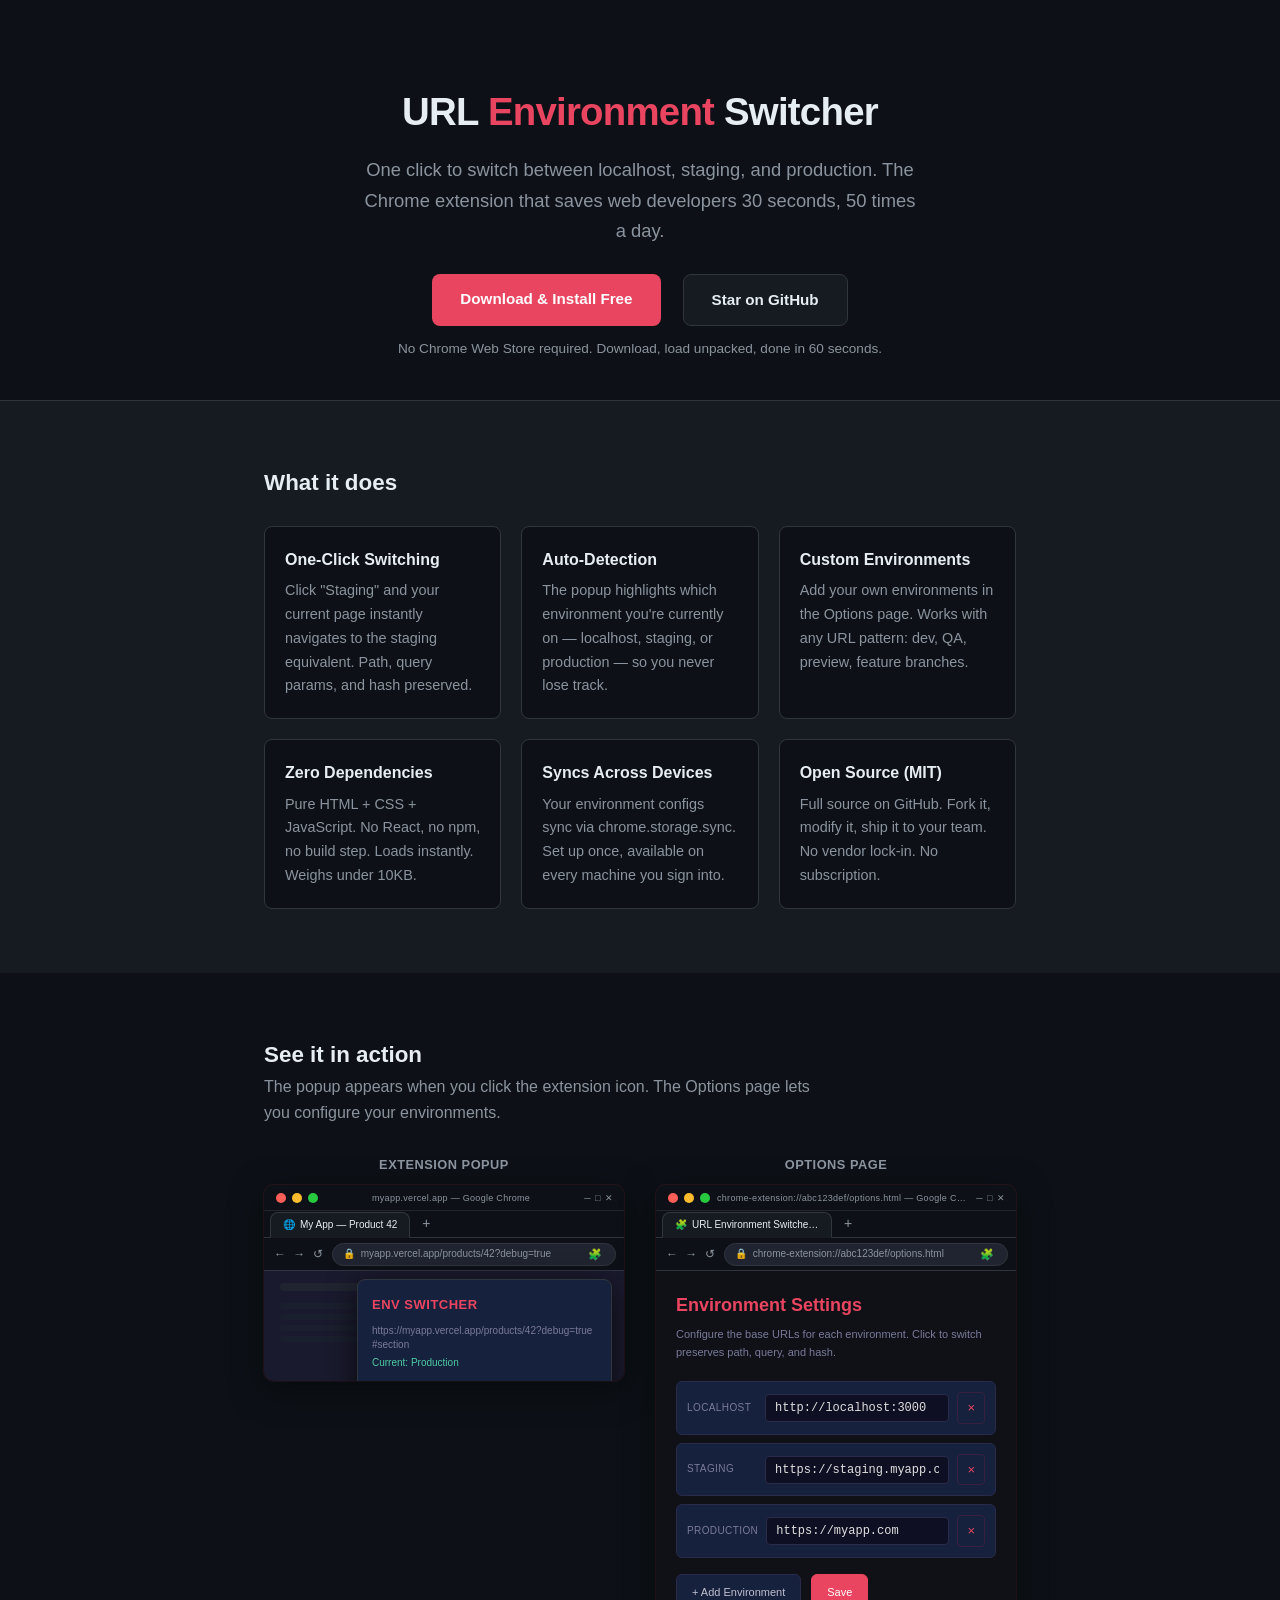
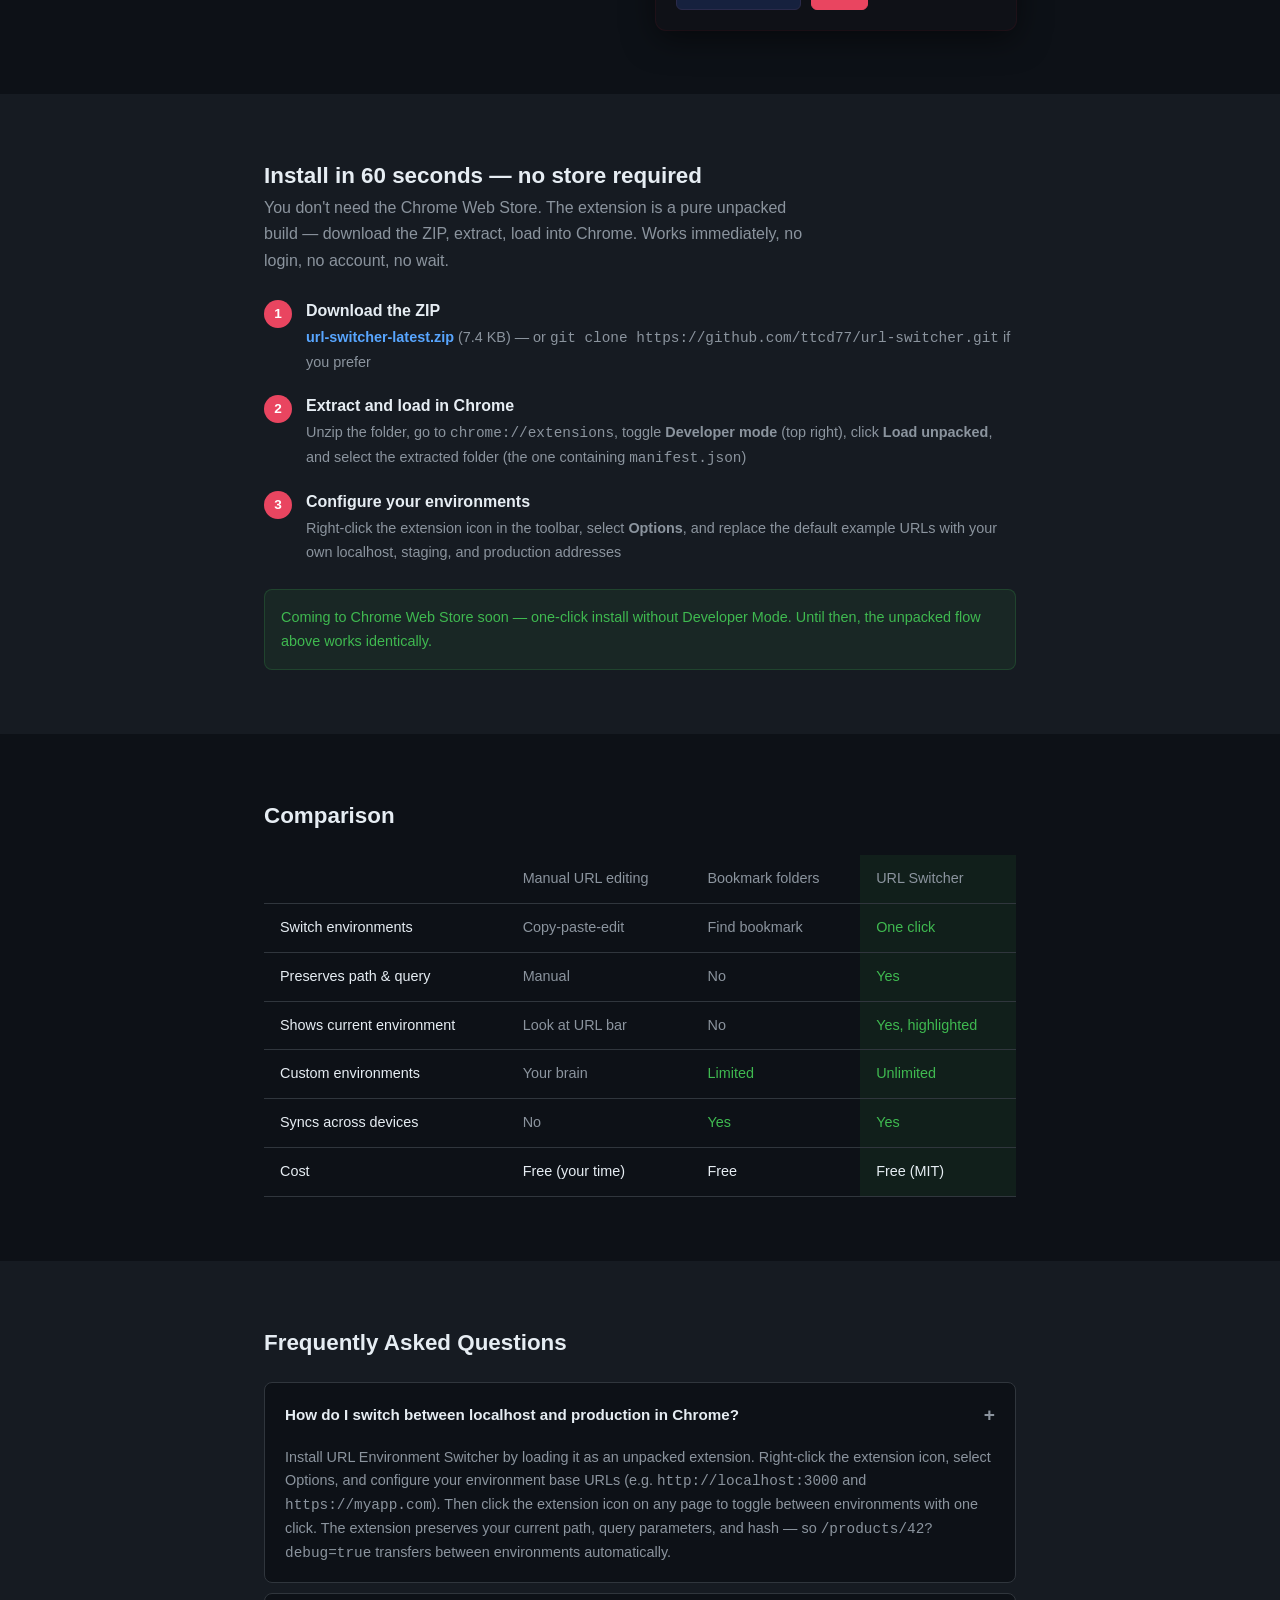
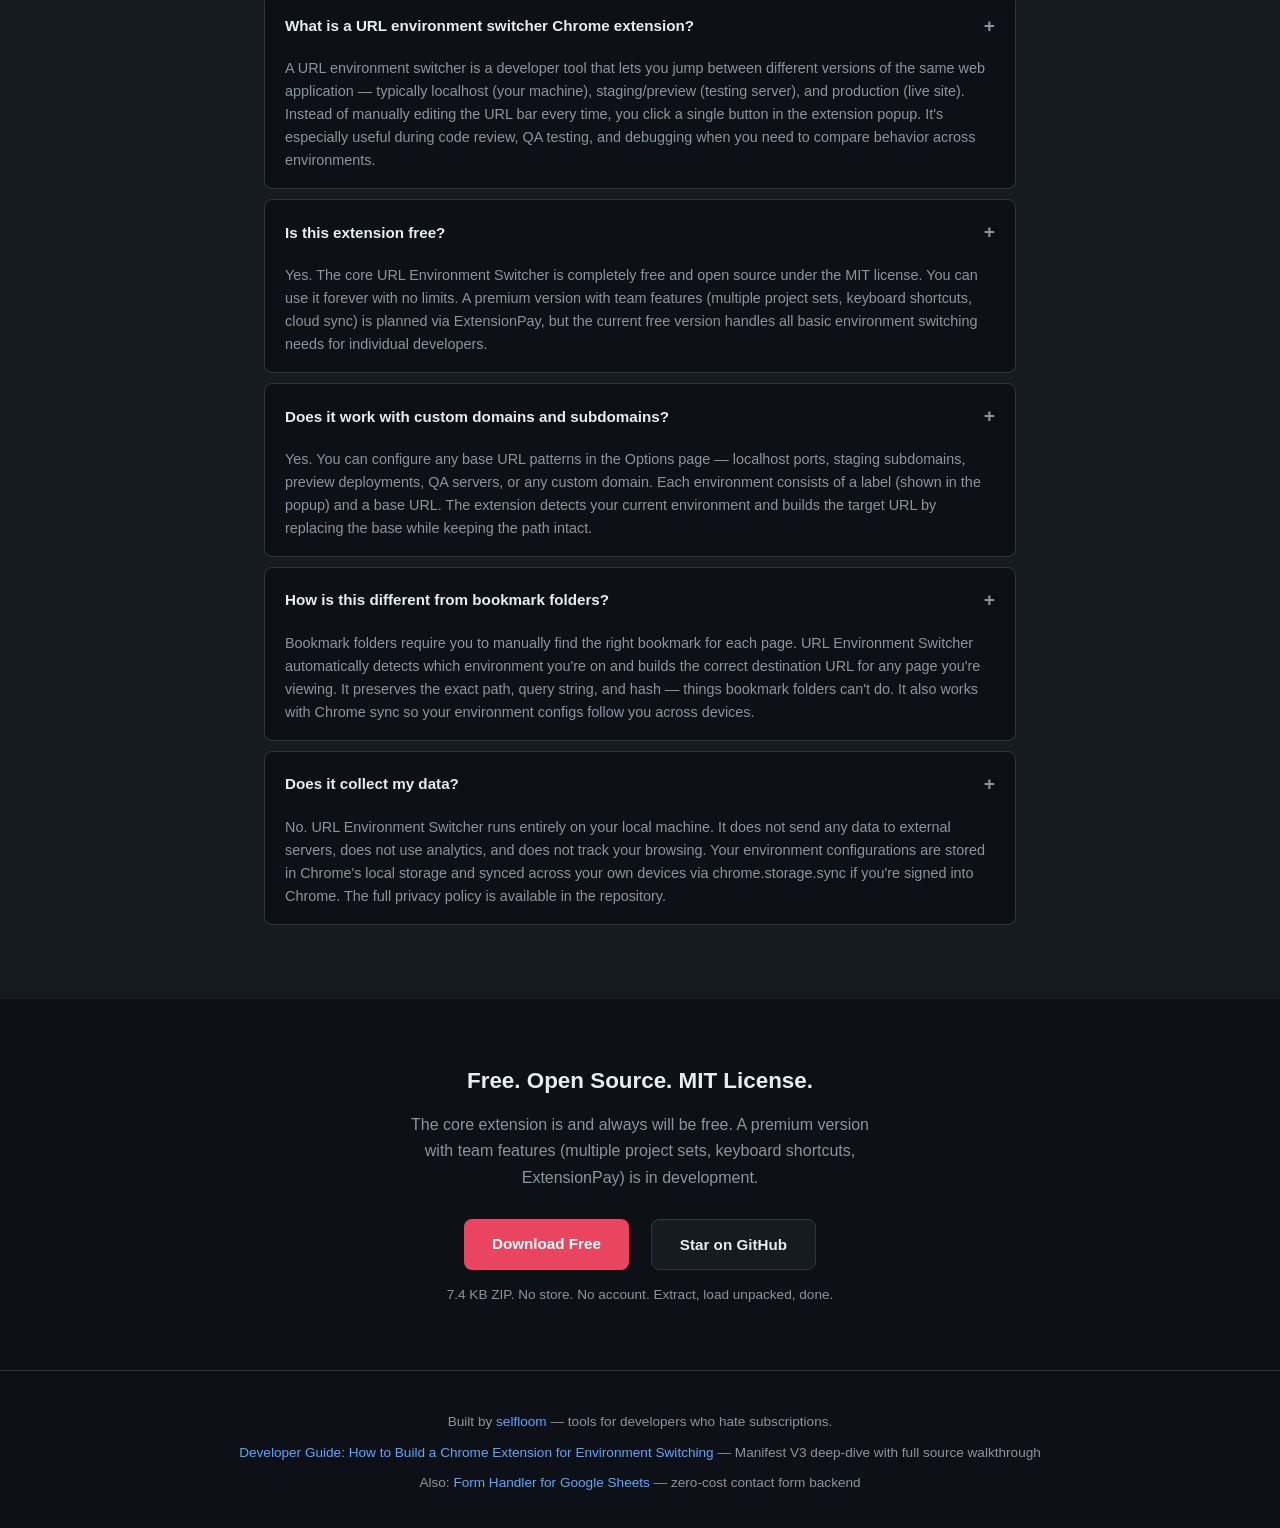
==== commit 9737a45b: "feat: add 3,500-word developer SEO guide (Manifest V3 deep-dive) — cross-linked from landing page an" ====
--- a/index.html
+++ b/index.html
@@ -415,6 +415,9 @@
 <footer>
   <p>Built by <a href="https://github.com/ttcd77">selfloom</a> — tools for developers who hate subscriptions.</p>
   <p style="margin-top:8px;">
+    <a href="https://github.com/ttcd77/url-switcher/blob/master/docs/dev-guide.md">Developer Guide: How to Build a Chrome Extension for Environment Switching</a> — Manifest V3 deep-dive with full source walkthrough
+  </p>
+  <p style="margin-top:8px;">
     Also: <a href="https://github.com/ttcd77/form-handler">Form Handler for Google Sheets</a> — zero-cost contact form backend
   </p>
 </footer>
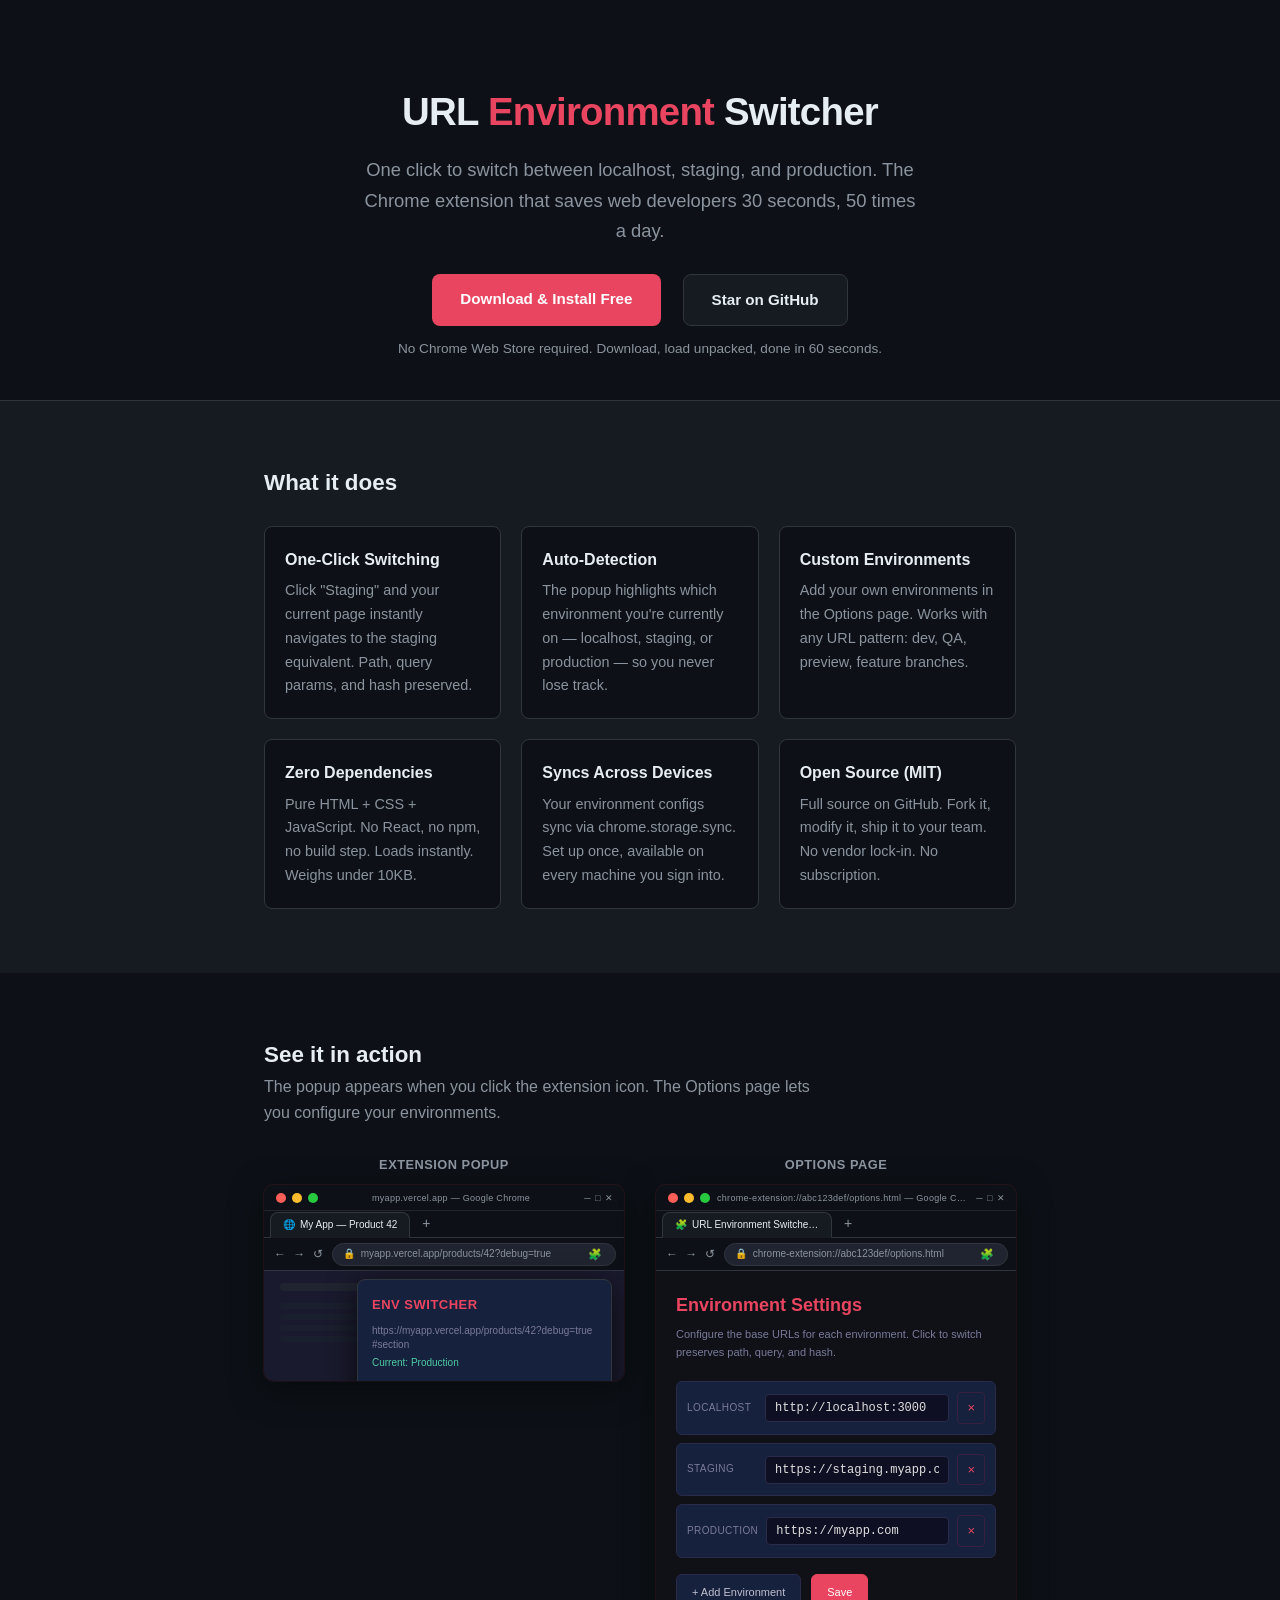
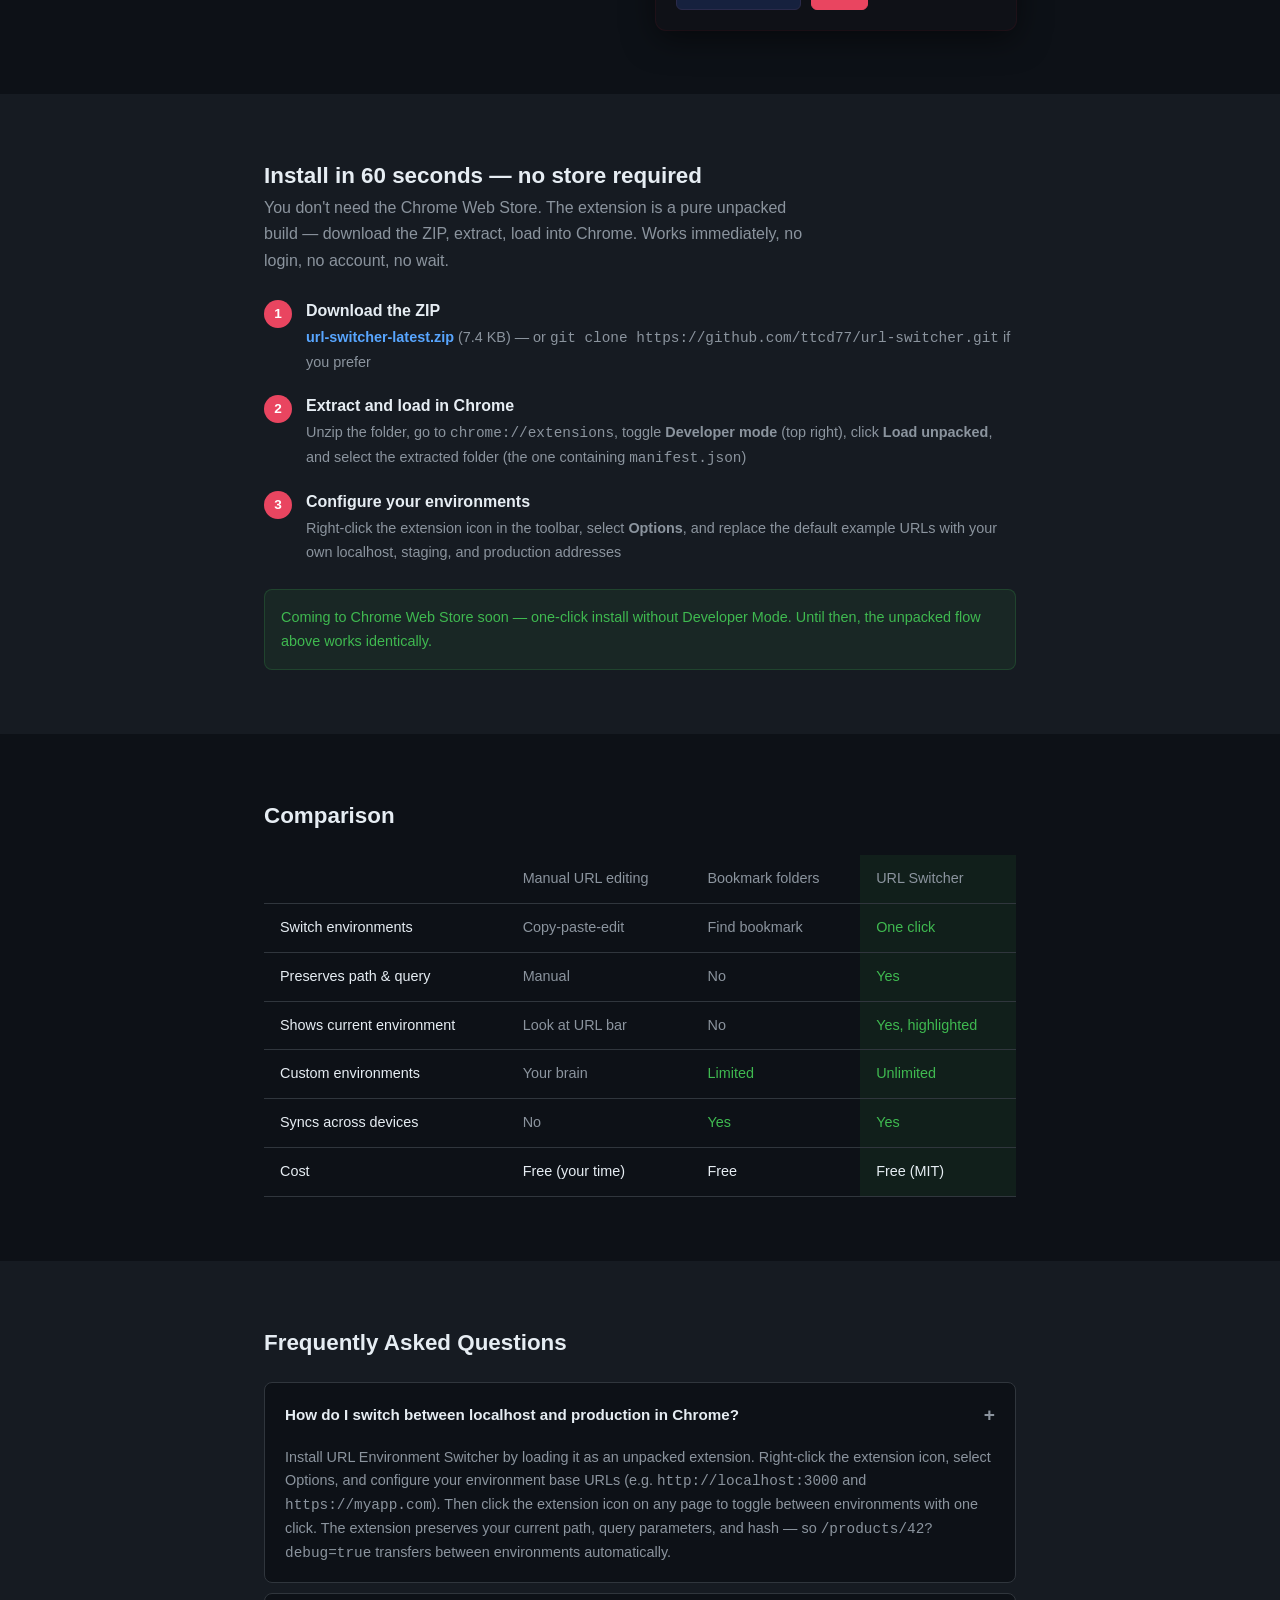
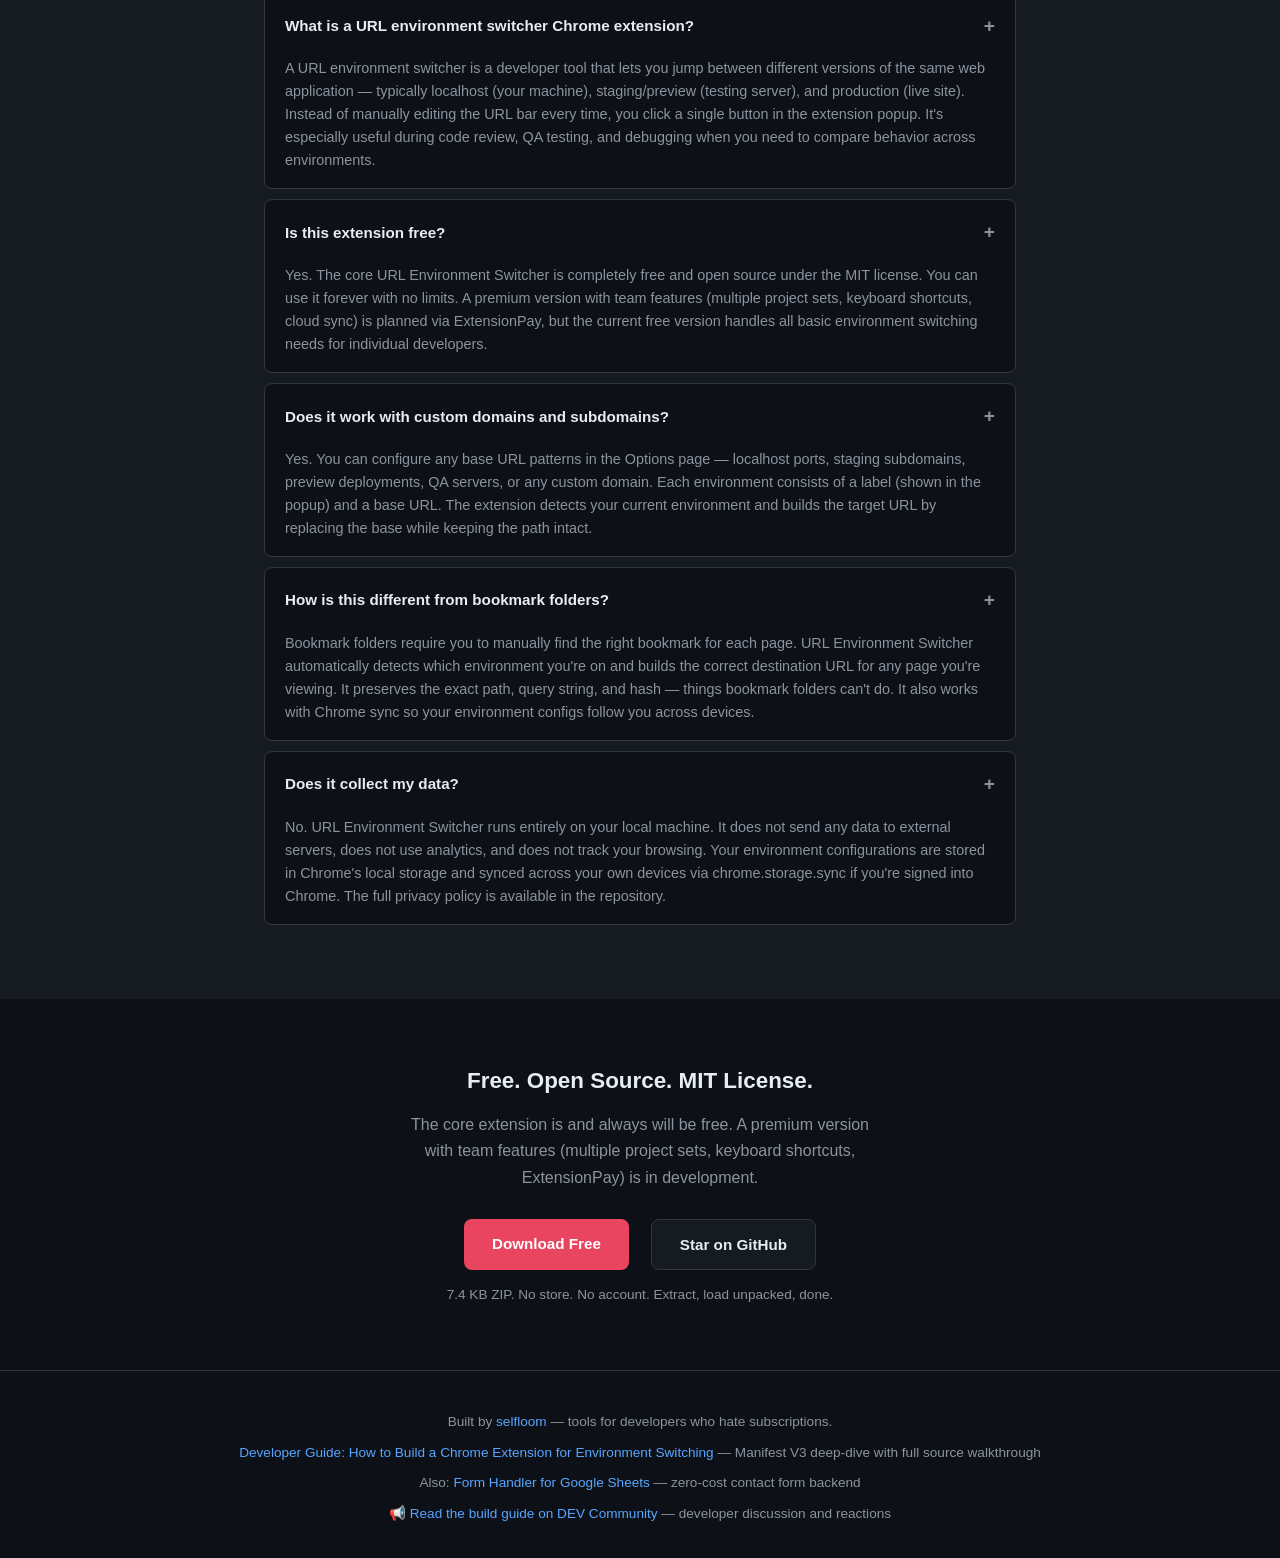
==== commit 7dbbf766: "feat: add dev.to article link to landing page" ====
--- a/index.html
+++ b/index.html
@@ -420,6 +420,7 @@
   <p style="margin-top:8px;">
     Also: <a href="https://github.com/ttcd77/form-handler">Form Handler for Google Sheets</a> — zero-cost contact form backend
   </p>
+  <p style="margin-top:8px;">📢 <a href="https://dev.to/ttcd77/build-a-chrome-extension-that-switches-localhoststagingproduction-urls-28hc">Read the build guide on DEV Community</a> — developer discussion and reactions</p>
 </footer>
 
 </body>
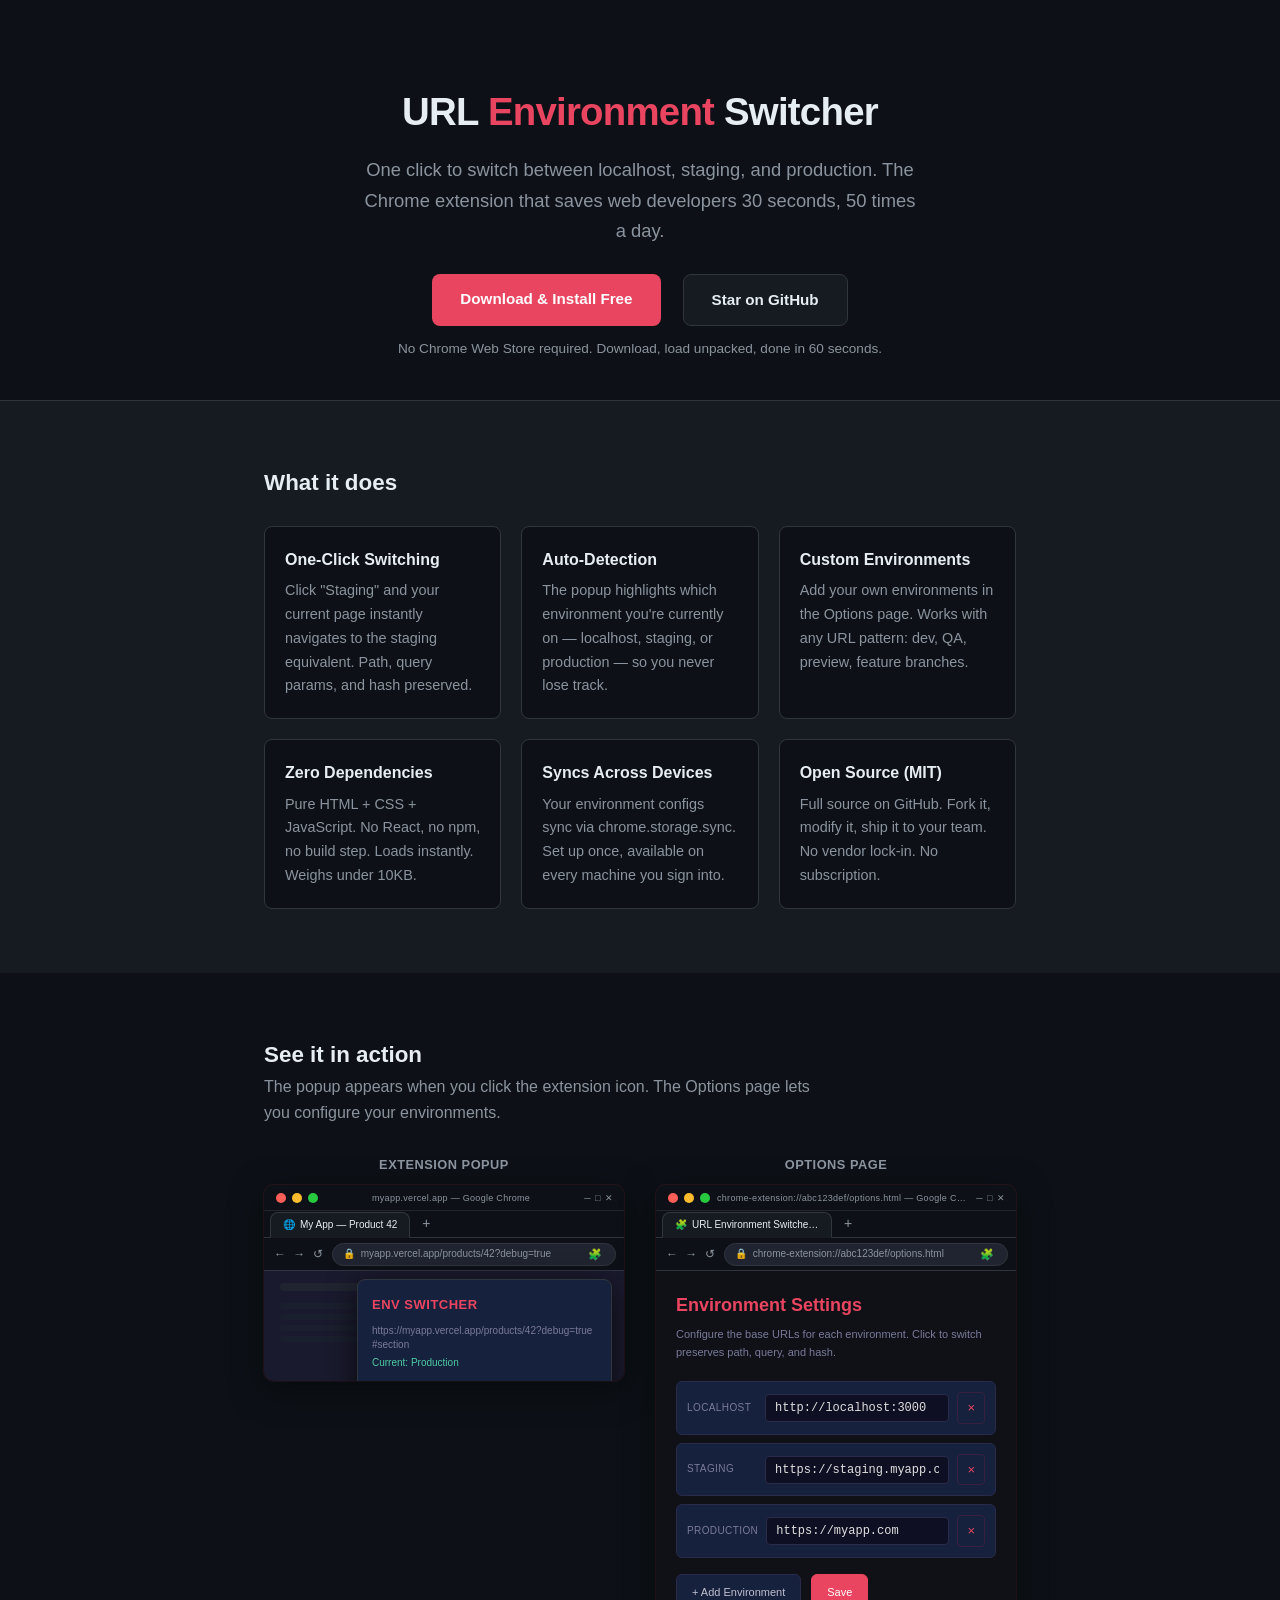
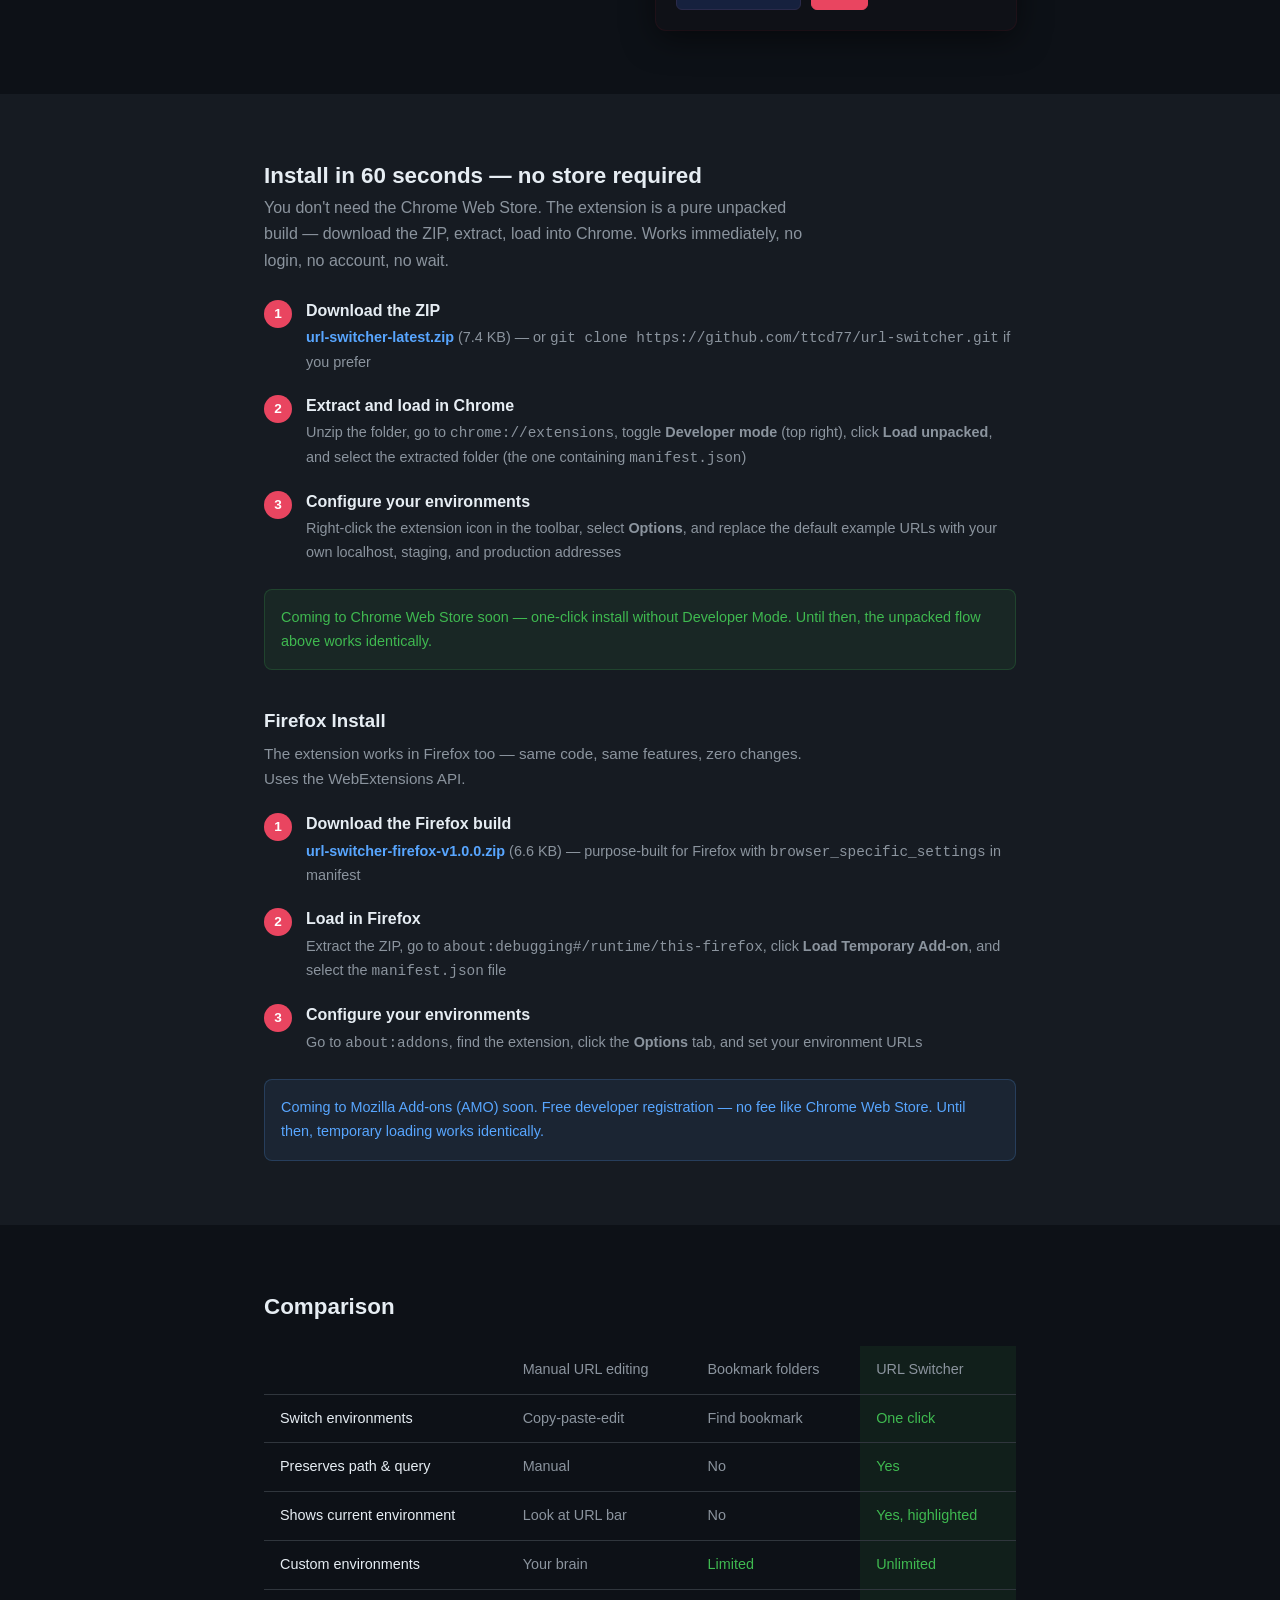
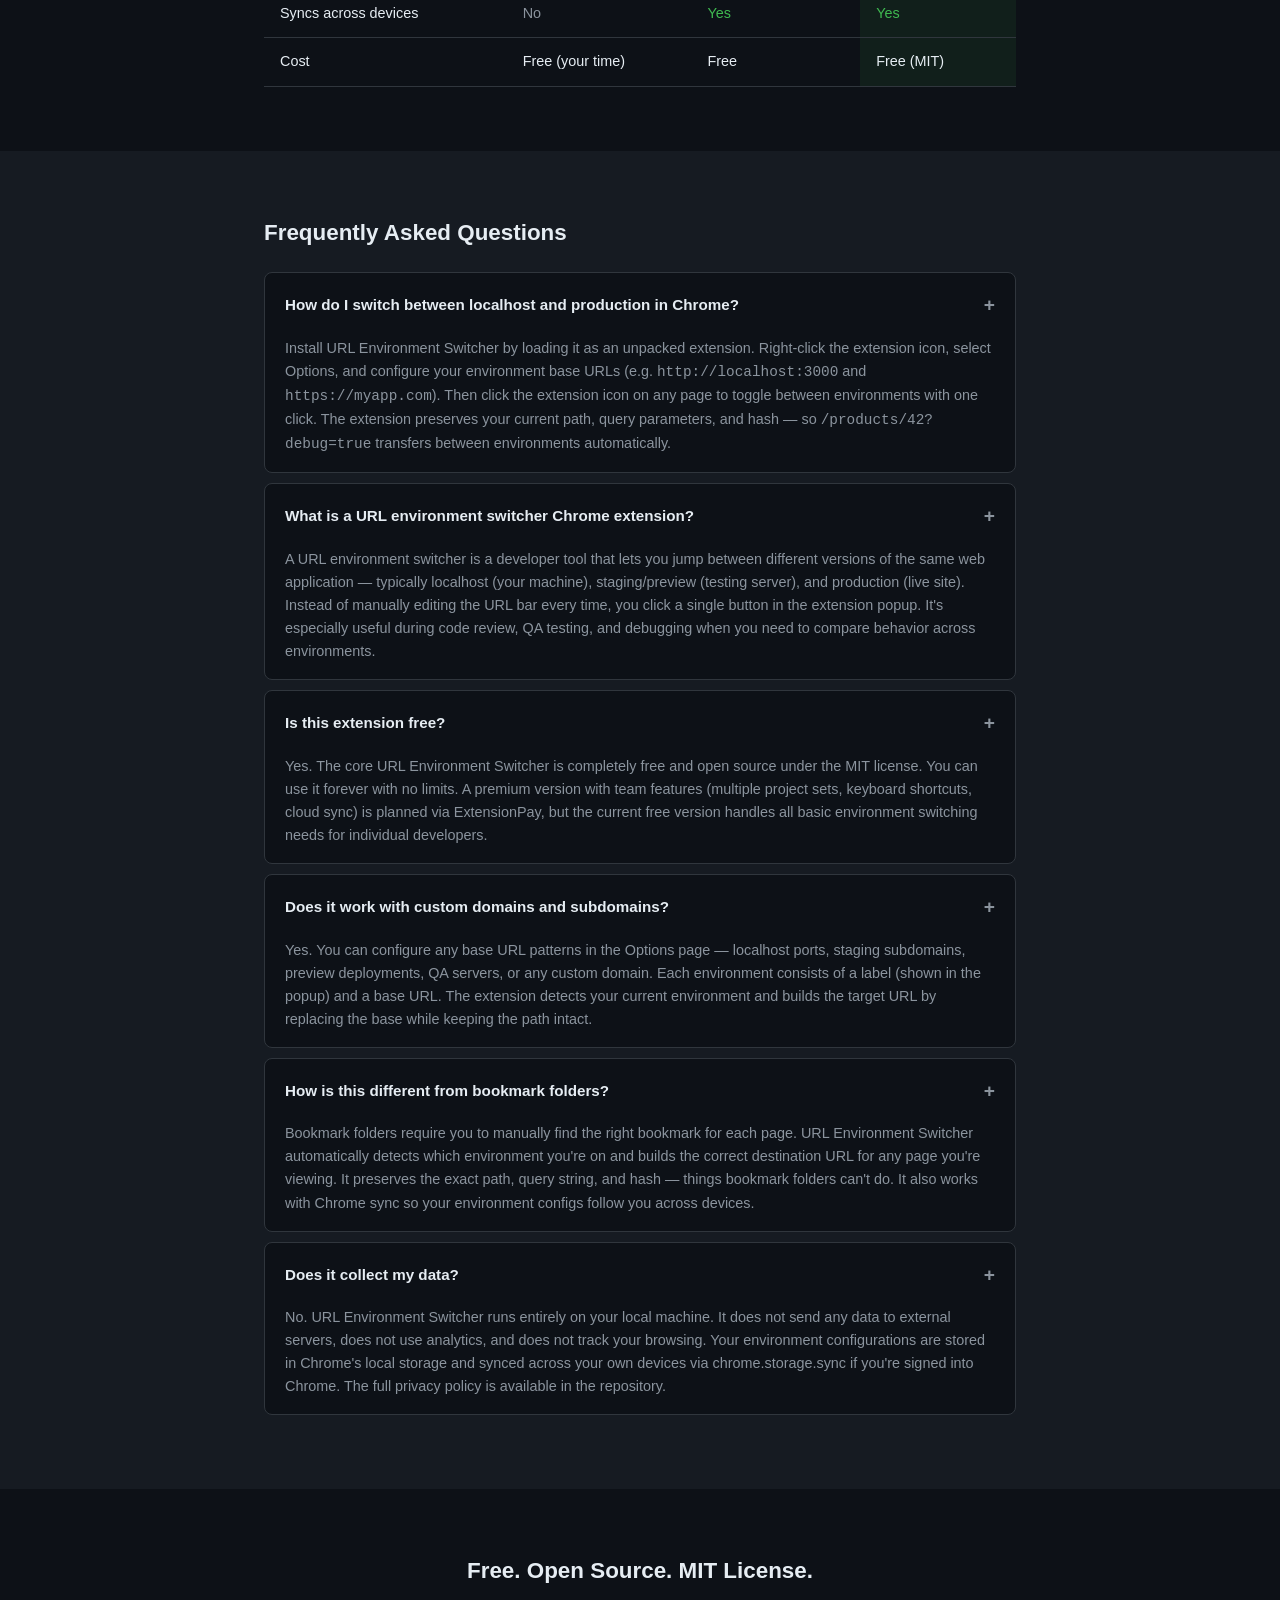
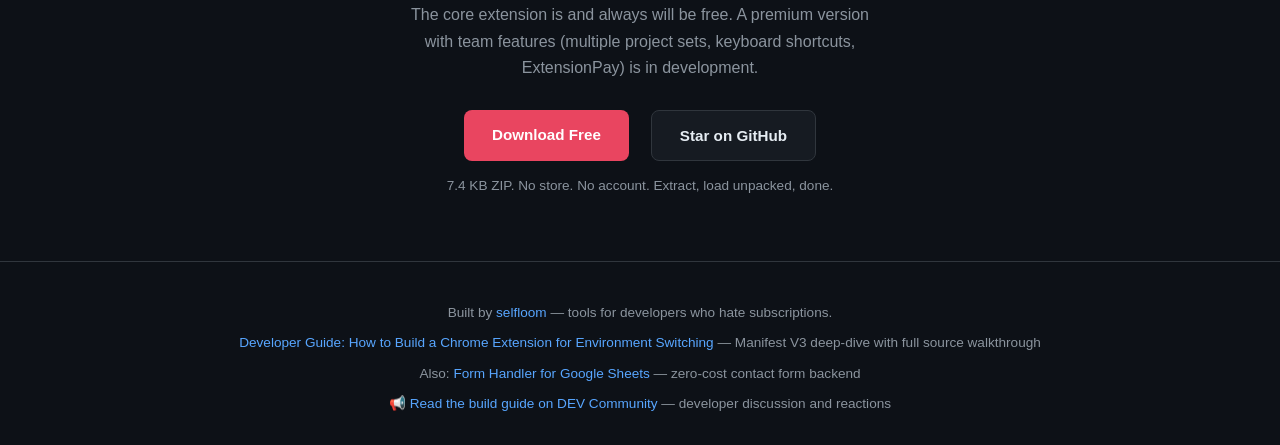
==== commit ae5c0d04: "feat: add Firefox install instructions to README and landing page — dual Chrome+Firefox support" ====
--- a/index.html
+++ b/index.html
@@ -3,10 +3,10 @@
 <head>
 <meta charset="UTF-8">
 <meta name="viewport" content="width=device-width, initial-scale=1.0">
-<title>URL Environment Switcher — One-Click Localhost/Staging/Prod Toggle</title>
-<meta name="description" content="Free Chrome extension for web developers. Switch between localhost, staging, and production environments in one click. Preserves path, query params, and hash. Open source, MIT license, Manifest V3.">
-<meta property="og:title" content="URL Environment Switcher — One-Click Dev Environment Toggle (Chrome Extension)">
-<meta property="og:description" content="Free Chrome extension. Switch between localhost, staging, and production in one click. Path, query, and hash preserved. MIT licensed.">
+<title>URL Environment Switcher — One-Click Localhost/Staging/Prod Toggle (Chrome + Firefox)</title>
+<meta name="description" content="Free browser extension for web developers. Switch between localhost, staging, and production environments in one click. Available for Chrome and Firefox. Preserves path, query params, and hash. Open source, MIT license, Manifest V3.">
+<meta property="og:title" content="URL Environment Switcher — One-Click Dev Environment Toggle (Chrome + Firefox)">
+<meta property="og:description" content="Free browser extension. Switch between localhost, staging, and production in one click. Chrome & Firefox. Path, query, and hash preserved. MIT licensed.">
 <meta property="og:type" content="website">
 <meta property="og:image" content="https://raw.githubusercontent.com/ttcd77/url-switcher/main/icons/icon128.png">
 <meta name="twitter:card" content="summary">
@@ -336,6 +336,35 @@
     <p style="margin-top:24px; padding:16px; background:rgba(63,185,80,0.08); border:1px solid rgba(63,185,80,0.2); border-radius:var(--radius); font-size:0.9rem; color:var(--green);">
       Coming to Chrome Web Store soon — one-click install without Developer Mode. Until then, the unpacked flow above works identically.
     </p>
+
+    <h3 style="margin-top:36px; margin-bottom:4px;">Firefox Install</h3>
+    <p style="color:var(--text-secondary); margin-bottom:20px; max-width:560px; font-size:0.95rem;">The extension works in Firefox too — same code, same features, zero changes. Uses the WebExtensions API.</p>
+    <div class="steps">
+      <div class="step">
+        <div class="step-num">1</div>
+        <div class="step-content">
+          <h4>Download the Firefox build</h4>
+          <p><a href="https://github.com/ttcd77/url-switcher/raw/master/firefox/url-switcher-firefox-v1.0.0.zip" style="font-weight:600;">url-switcher-firefox-v1.0.0.zip</a> (6.6 KB) — purpose-built for Firefox with <code>browser_specific_settings</code> in manifest</p>
+        </div>
+      </div>
+      <div class="step">
+        <div class="step-num">2</div>
+        <div class="step-content">
+          <h4>Load in Firefox</h4>
+          <p>Extract the ZIP, go to <code>about:debugging#/runtime/this-firefox</code>, click <strong>Load Temporary Add-on</strong>, and select the <code>manifest.json</code> file</p>
+        </div>
+      </div>
+      <div class="step">
+        <div class="step-num">3</div>
+        <div class="step-content">
+          <h4>Configure your environments</h4>
+          <p>Go to <code>about:addons</code>, find the extension, click the <strong>Options</strong> tab, and set your environment URLs</p>
+        </div>
+      </div>
+    </div>
+    <p style="margin-top:24px; padding:16px; background:rgba(88,166,255,0.08); border:1px solid rgba(88,166,255,0.2); border-radius:var(--radius); font-size:0.9rem; color:var(--blue);">
+      Coming to Mozilla Add-ons (AMO) soon. Free developer registration — no fee like Chrome Web Store. Until then, temporary loading works identically.
+    </p>
   </div>
 </section>
 
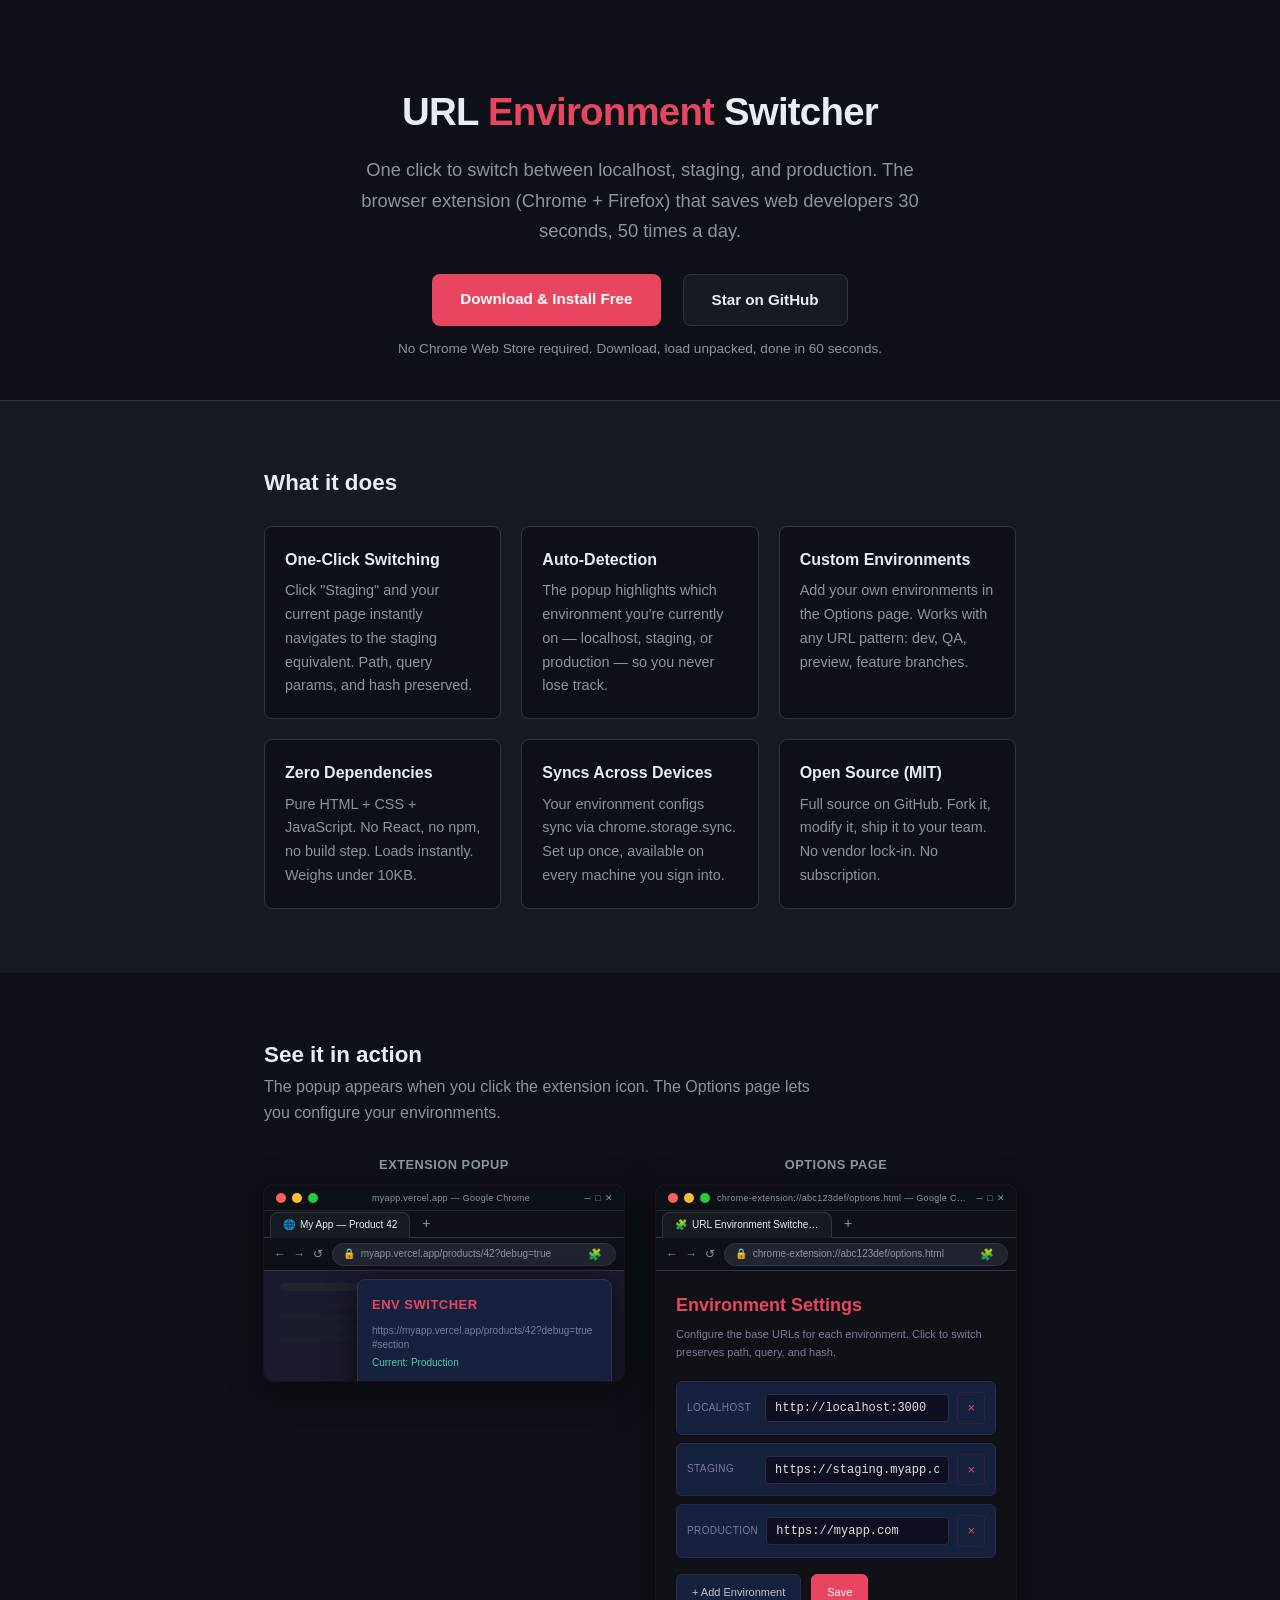
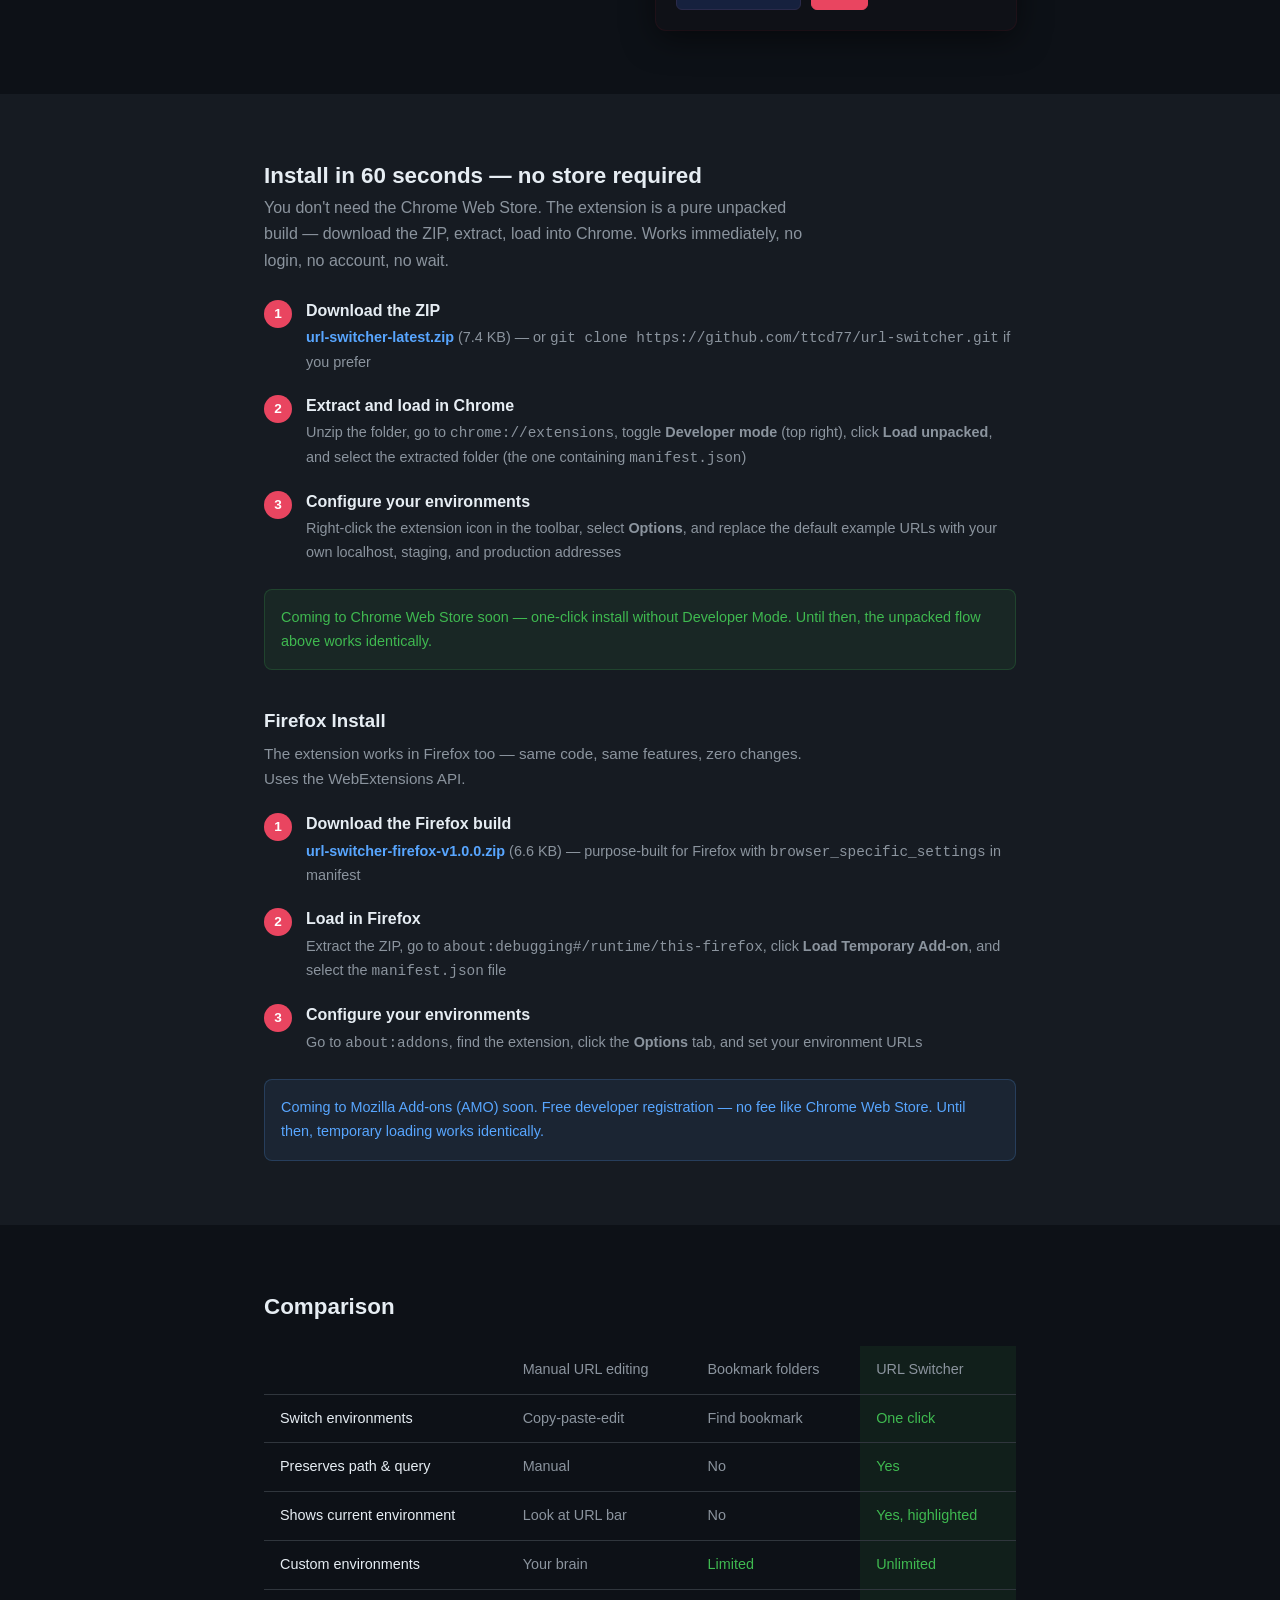
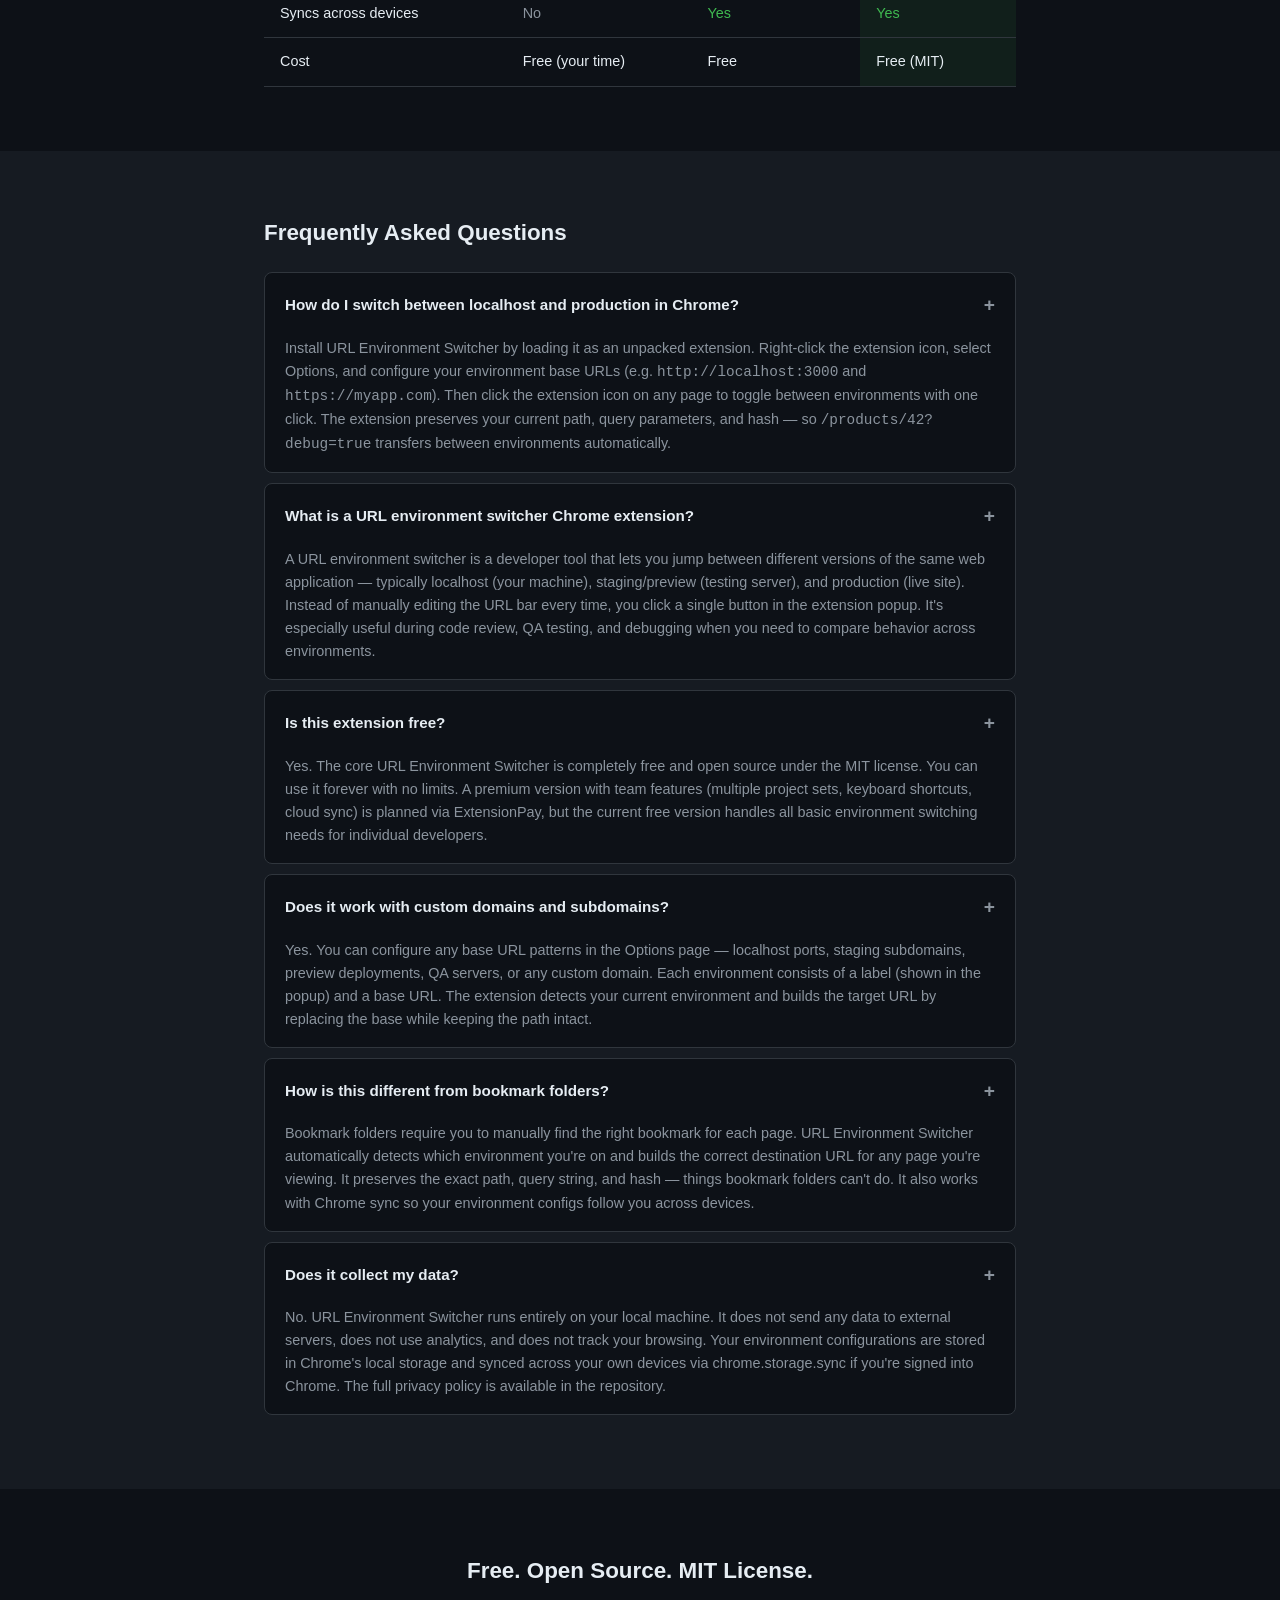
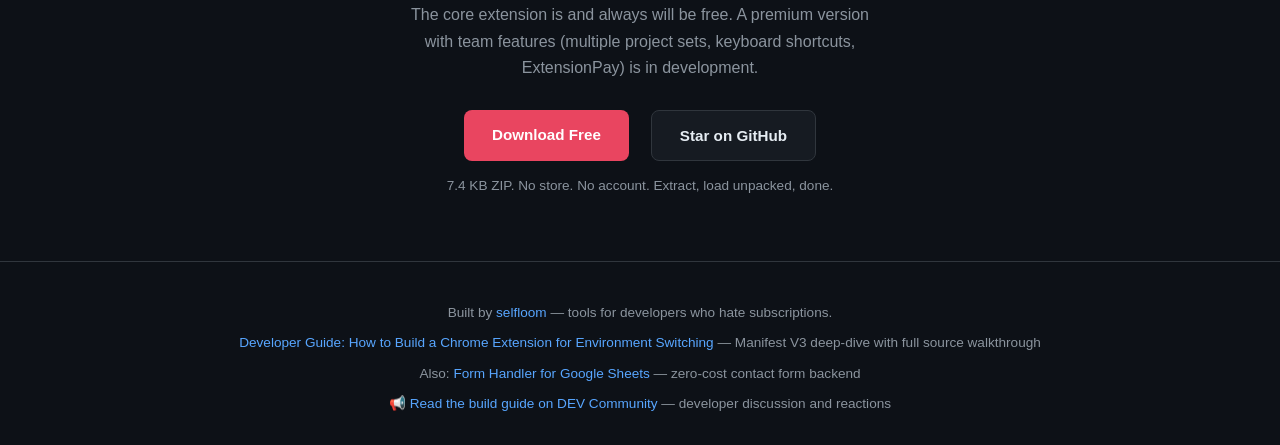
==== commit 25905c45: "fix: update hero text to reflect Chrome+Firefox dual support" ====
--- a/index.html
+++ b/index.html
@@ -181,7 +181,7 @@
 
 <header>
   <h1>URL <span>Environment</span> Switcher</h1>
-  <p>One click to switch between localhost, staging, and production. The Chrome extension that saves web developers 30 seconds, 50 times a day.</p>
+  <p>One click to switch between localhost, staging, and production. The browser extension (Chrome + Firefox) that saves web developers 30 seconds, 50 times a day.</p>
   <div class="cta-group">
     <a href="https://github.com/ttcd77/url-switcher/raw/master/url-switcher-latest.zip" class="btn btn-primary">Download & Install Free</a>
     <a href="https://github.com/ttcd77/url-switcher" class="btn btn-secondary">Star on GitHub</a>
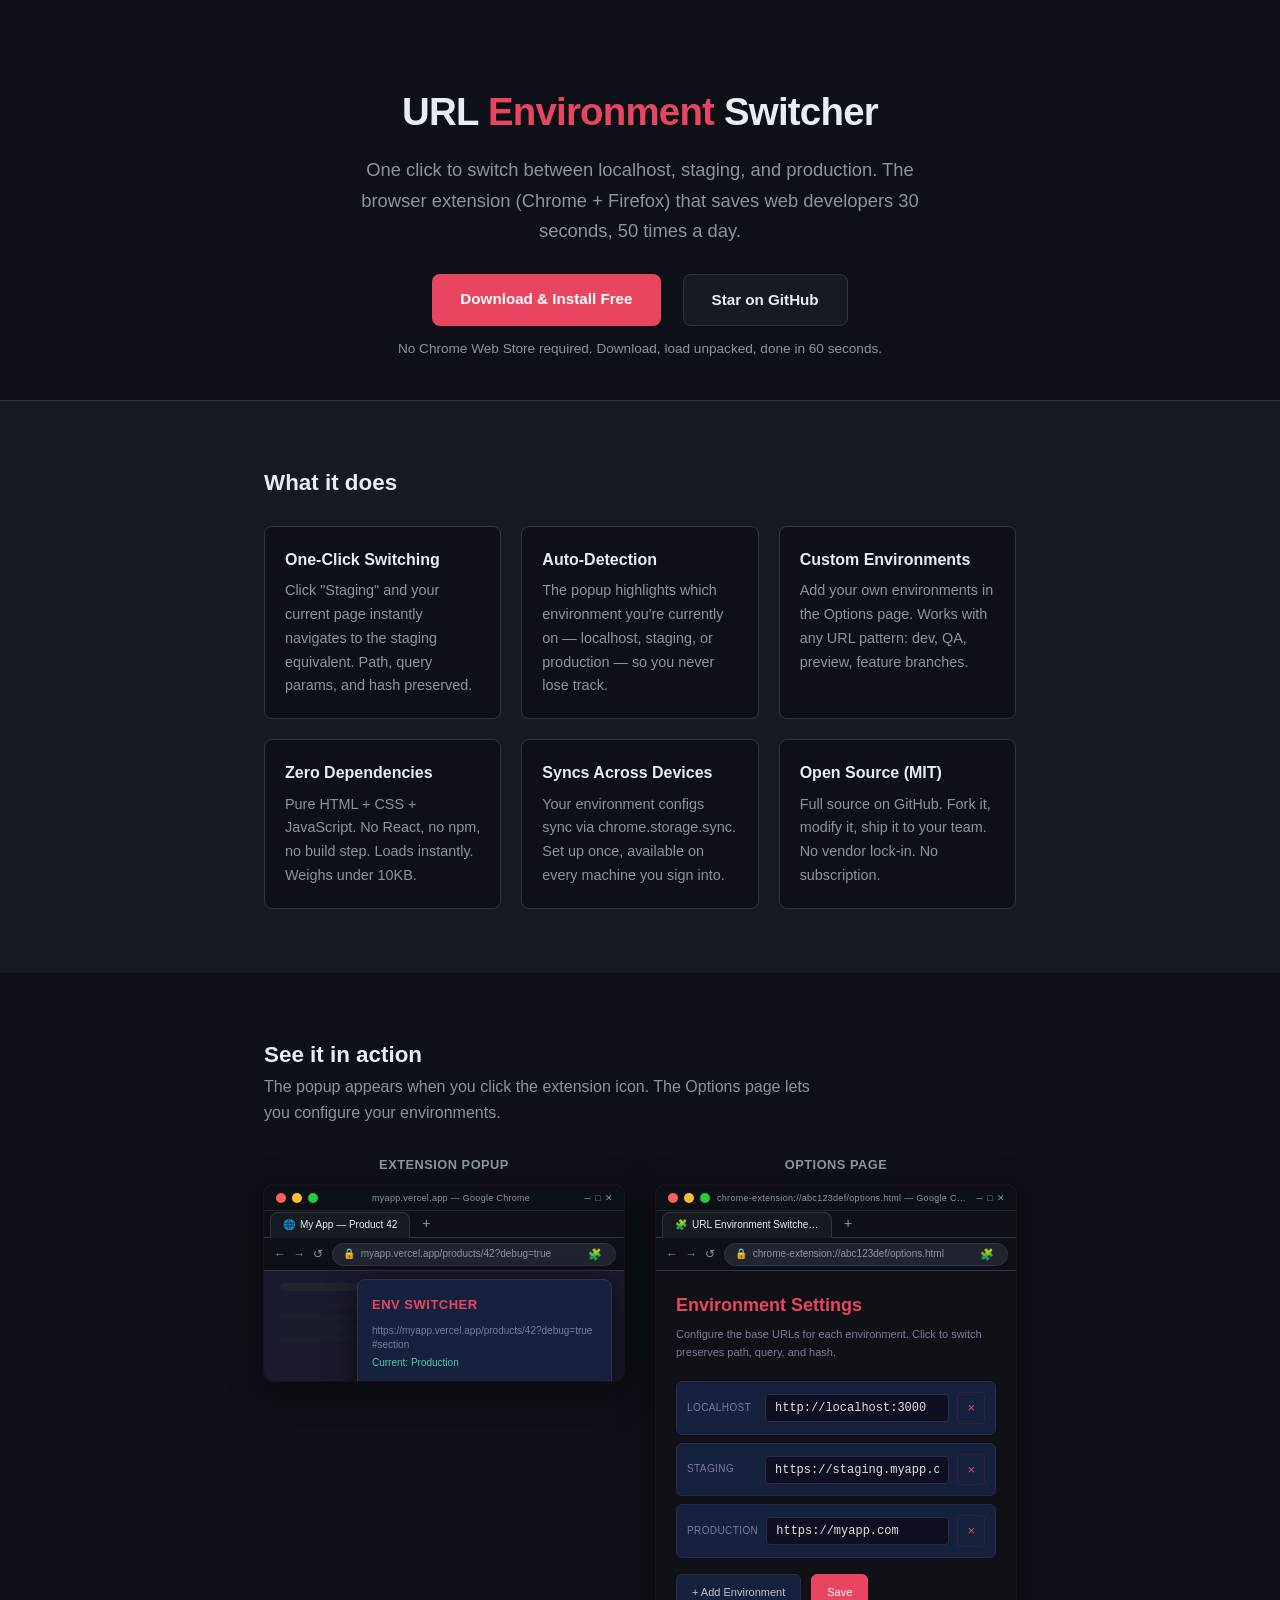
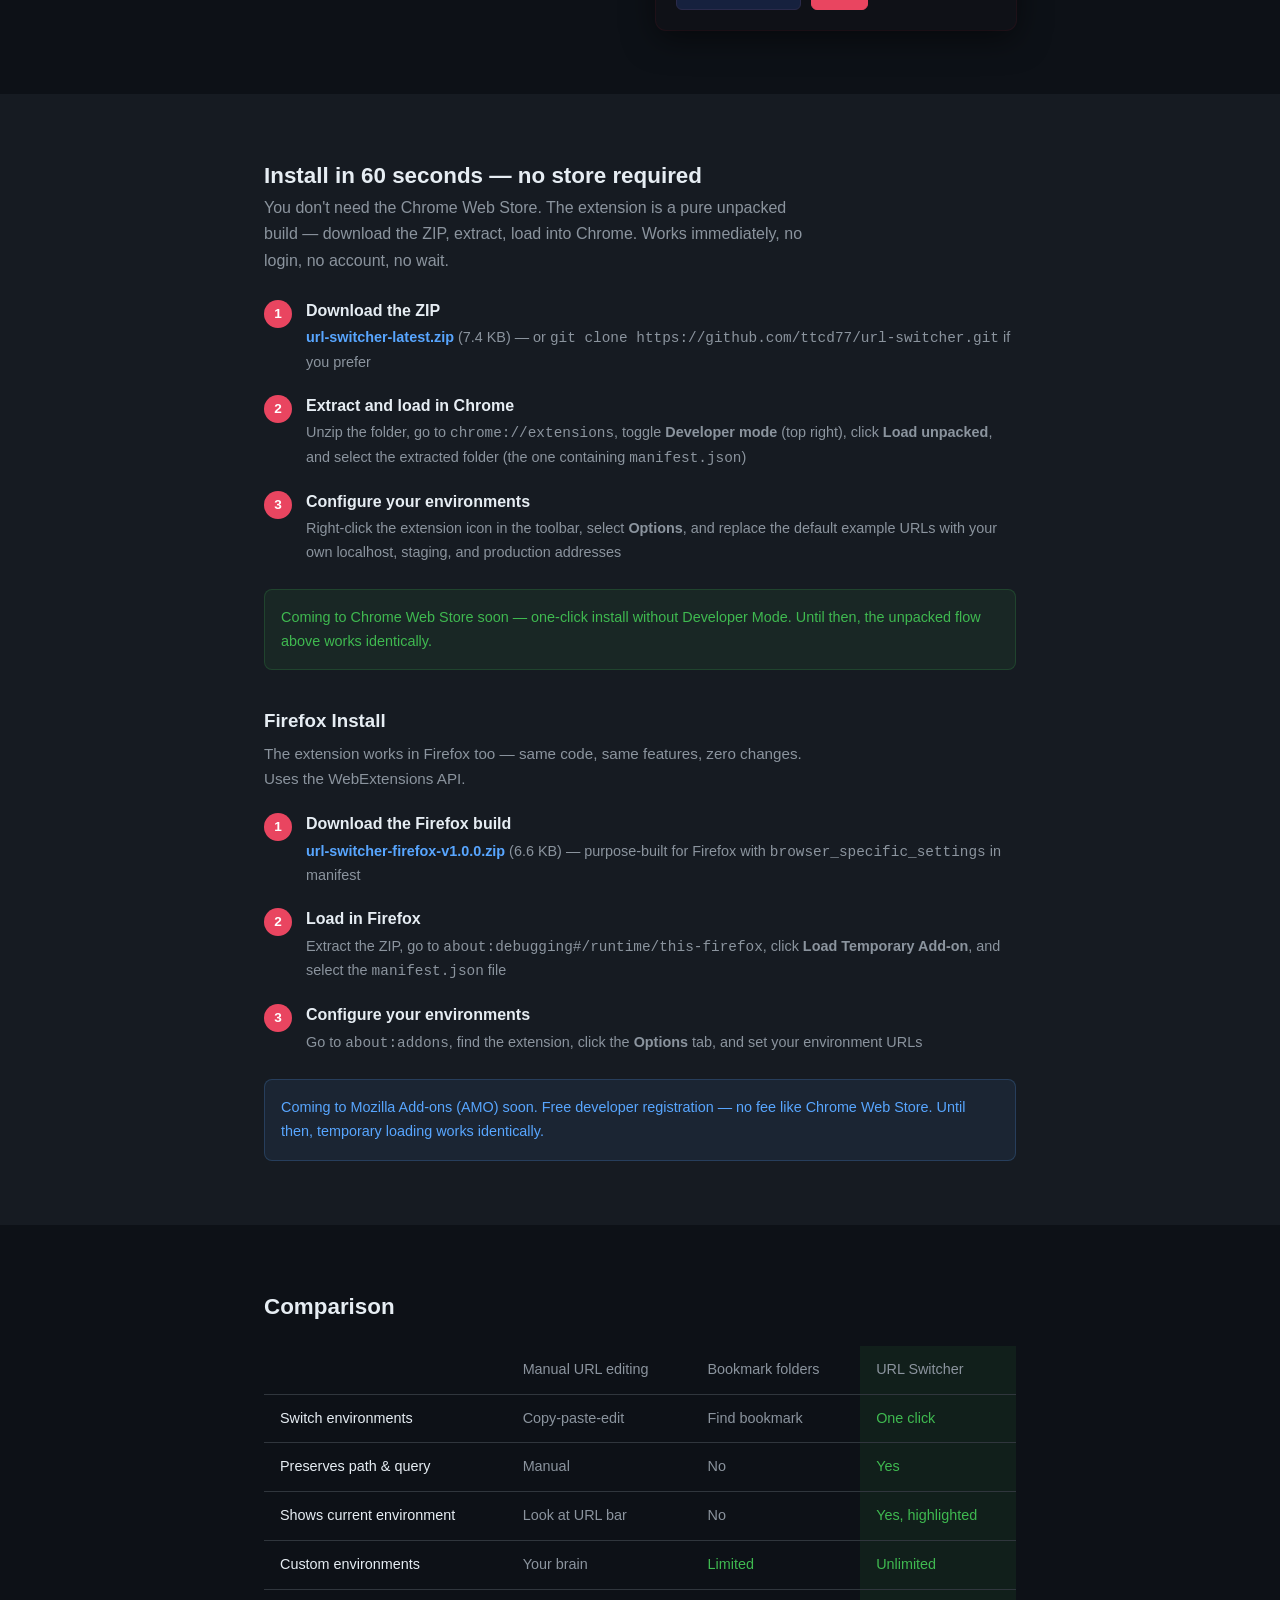
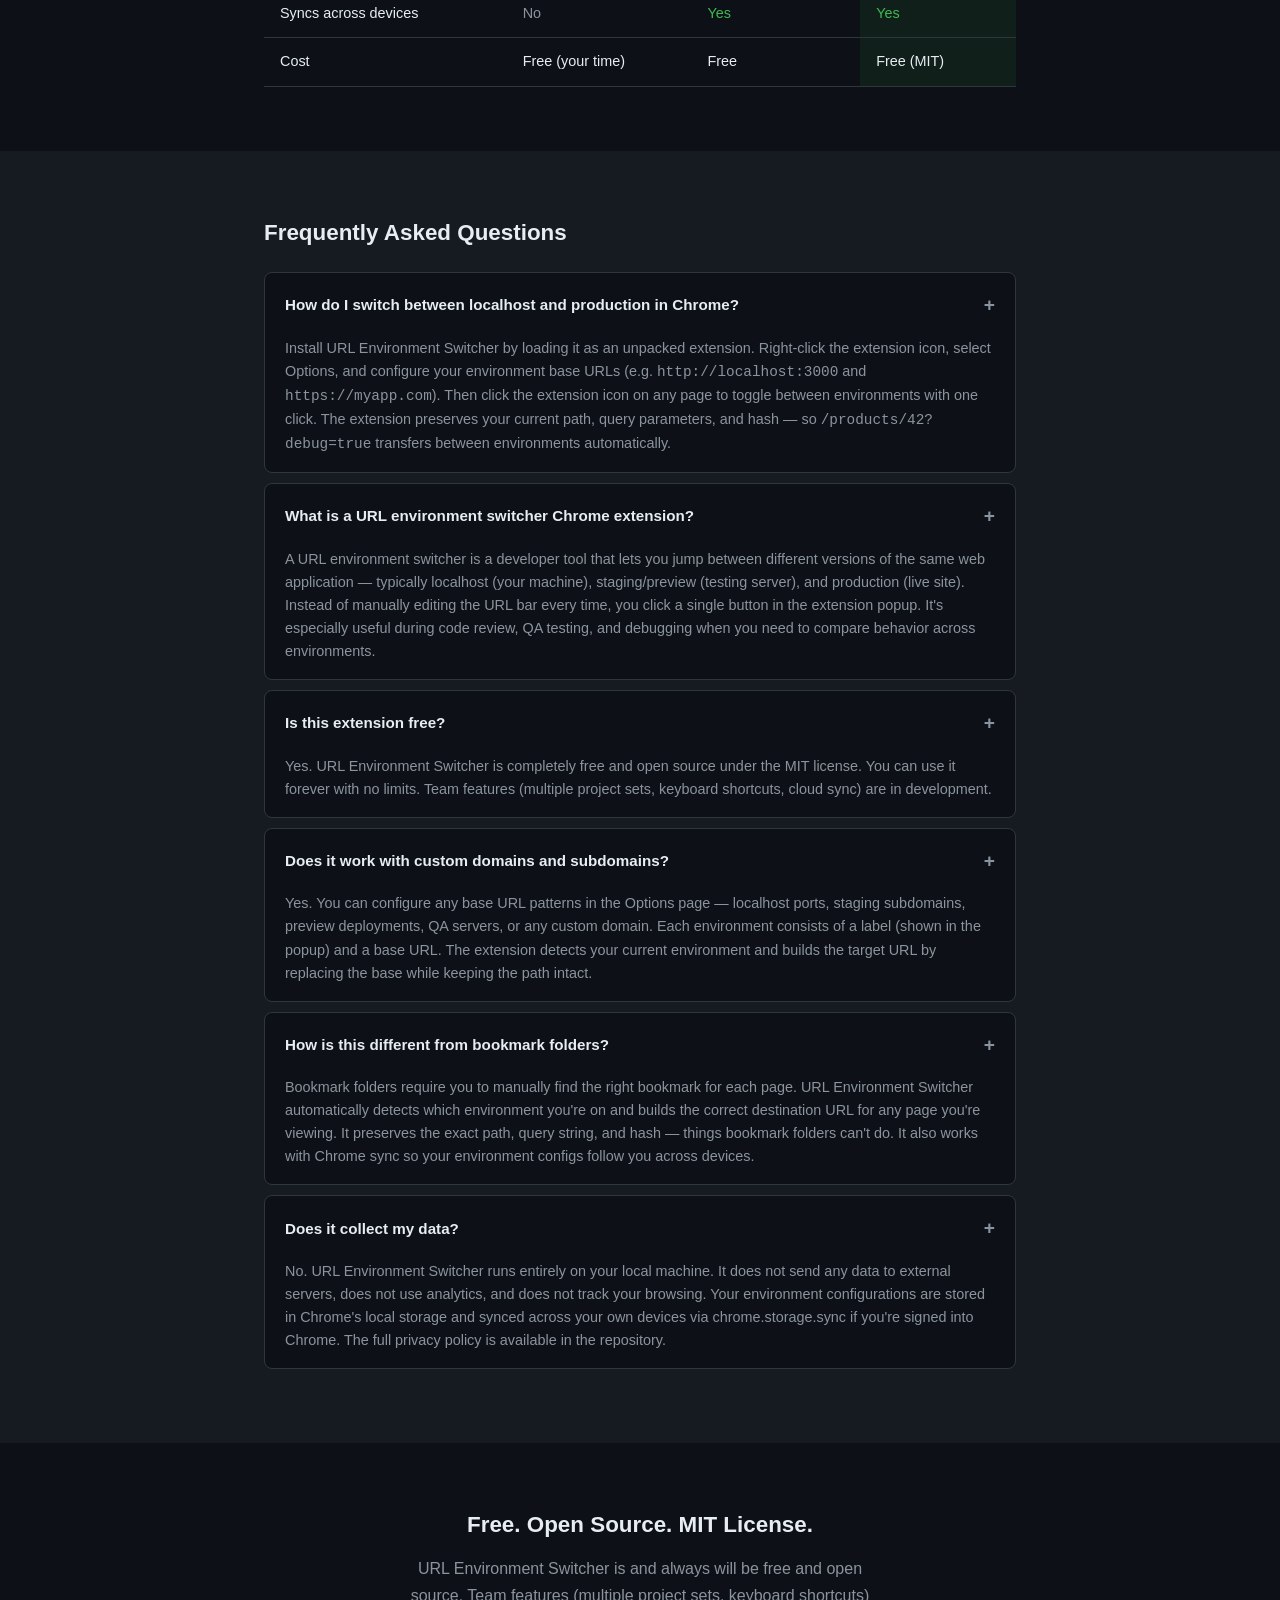
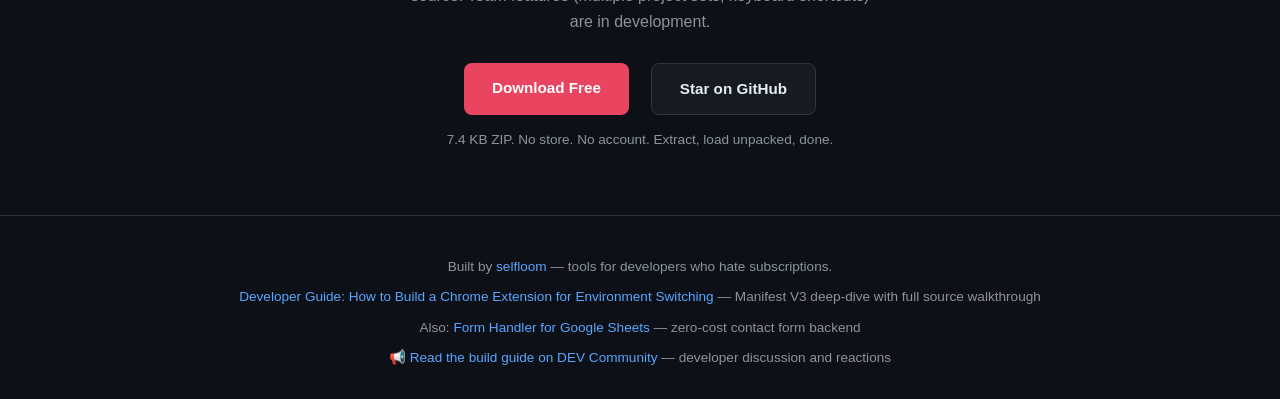
==== commit 8c28e95a: "chore: add MIT license, remove pricing language for public release" ====
--- a/index.html
+++ b/index.html
@@ -411,7 +411,7 @@
       </div>
       <div class="faq-item">
         <div class="faq-q">Is this extension free?</div>
-        <div class="faq-a">Yes. The core URL Environment Switcher is completely free and open source under the MIT license. You can use it forever with no limits. A premium version with team features (multiple project sets, keyboard shortcuts, cloud sync) is planned via ExtensionPay, but the current free version handles all basic environment switching needs for individual developers.</div>
+        <div class="faq-a">Yes. URL Environment Switcher is completely free and open source under the MIT license. You can use it forever with no limits. Team features (multiple project sets, keyboard shortcuts, cloud sync) are in development.</div>
       </div>
       <div class="faq-item">
         <div class="faq-q">Does it work with custom domains and subdomains?</div>
@@ -432,7 +432,7 @@
 <section>
   <div class="container" style="text-align:center;">
     <h2>Free. Open Source. MIT License.</h2>
-    <p style="color:var(--text-secondary); margin: 12px 0 24px; max-width: 480px; margin-left: auto; margin-right: auto;">The core extension is and always will be free. A premium version with team features (multiple project sets, keyboard shortcuts, ExtensionPay) is in development.</p>
+    <p style="color:var(--text-secondary); margin: 12px 0 24px; max-width: 480px; margin-left: auto; margin-right: auto;">URL Environment Switcher is and always will be free and open source. Team features (multiple project sets, keyboard shortcuts) are in development.</p>
     <div class="cta-group">
       <a href="https://github.com/ttcd77/url-switcher/raw/master/url-switcher-latest.zip" class="btn btn-primary">Download Free</a>
       <a href="https://github.com/ttcd77/url-switcher" class="btn btn-secondary">Star on GitHub</a>
